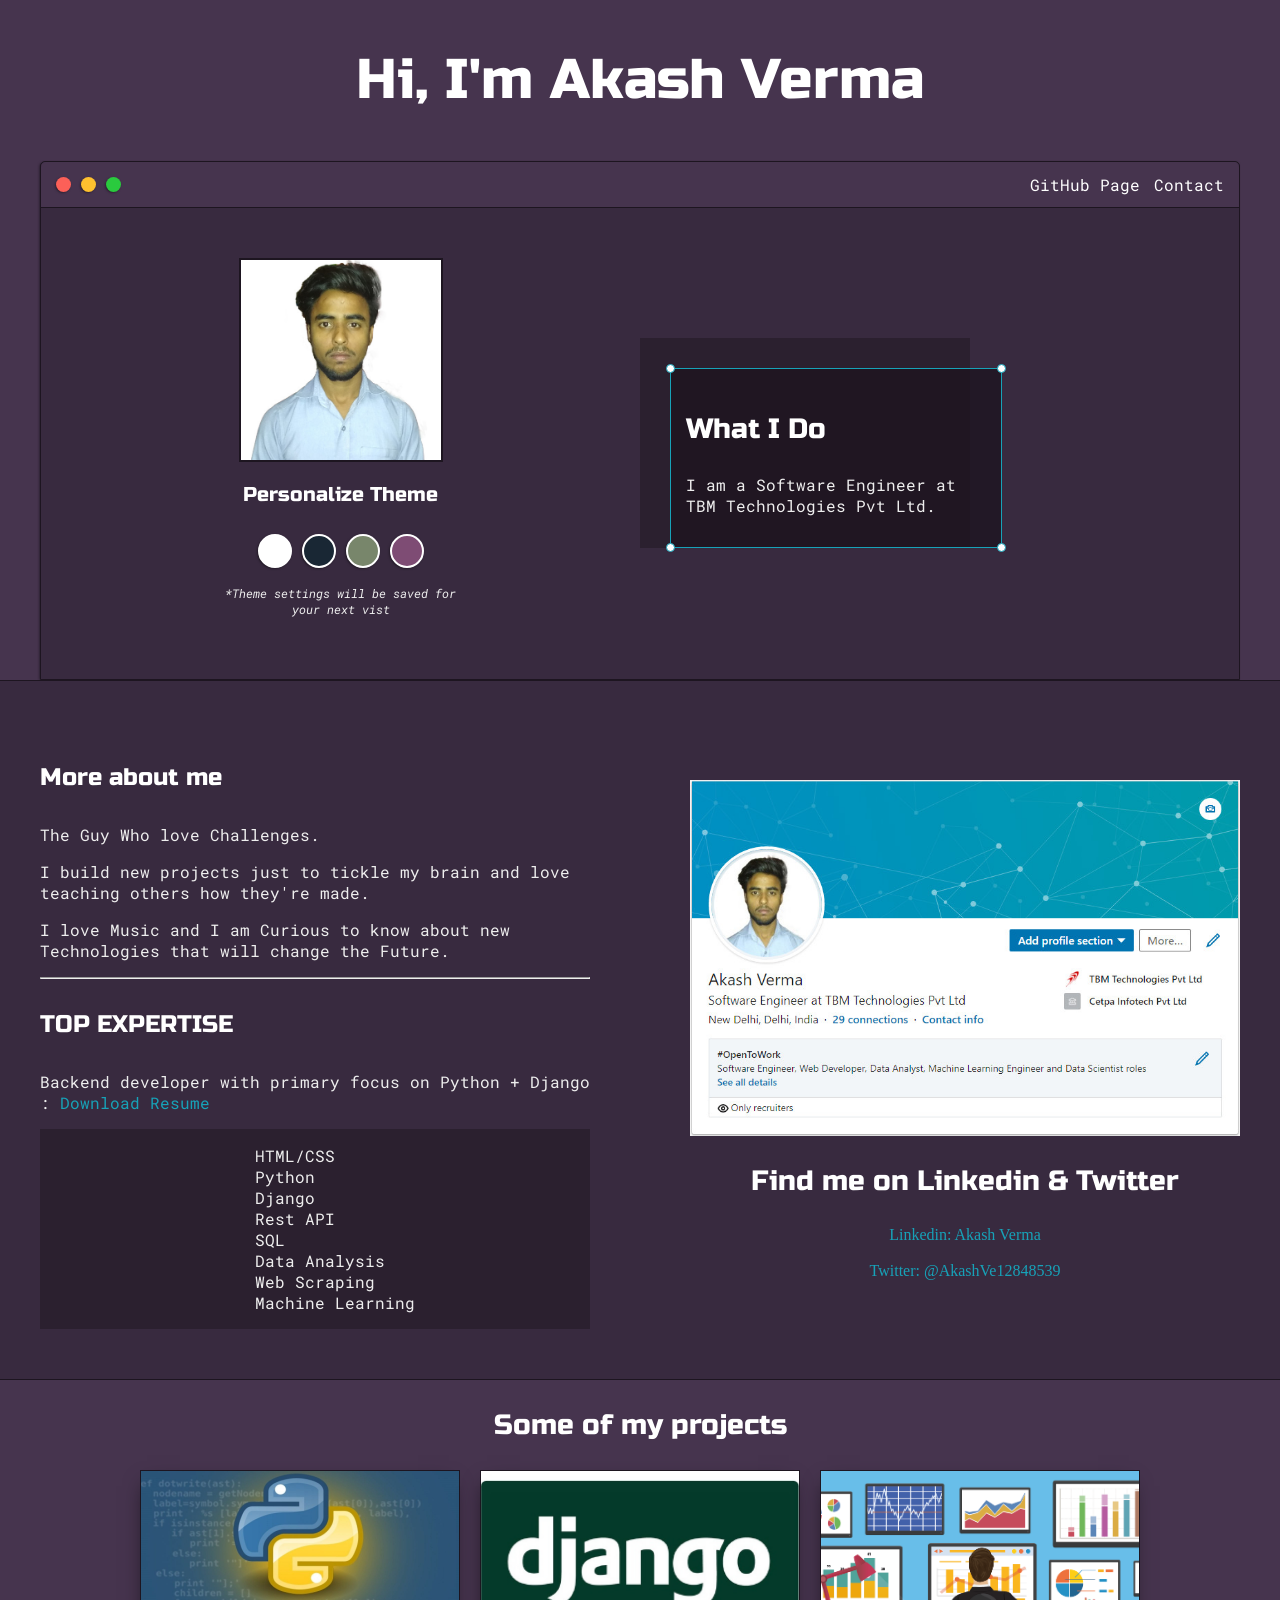
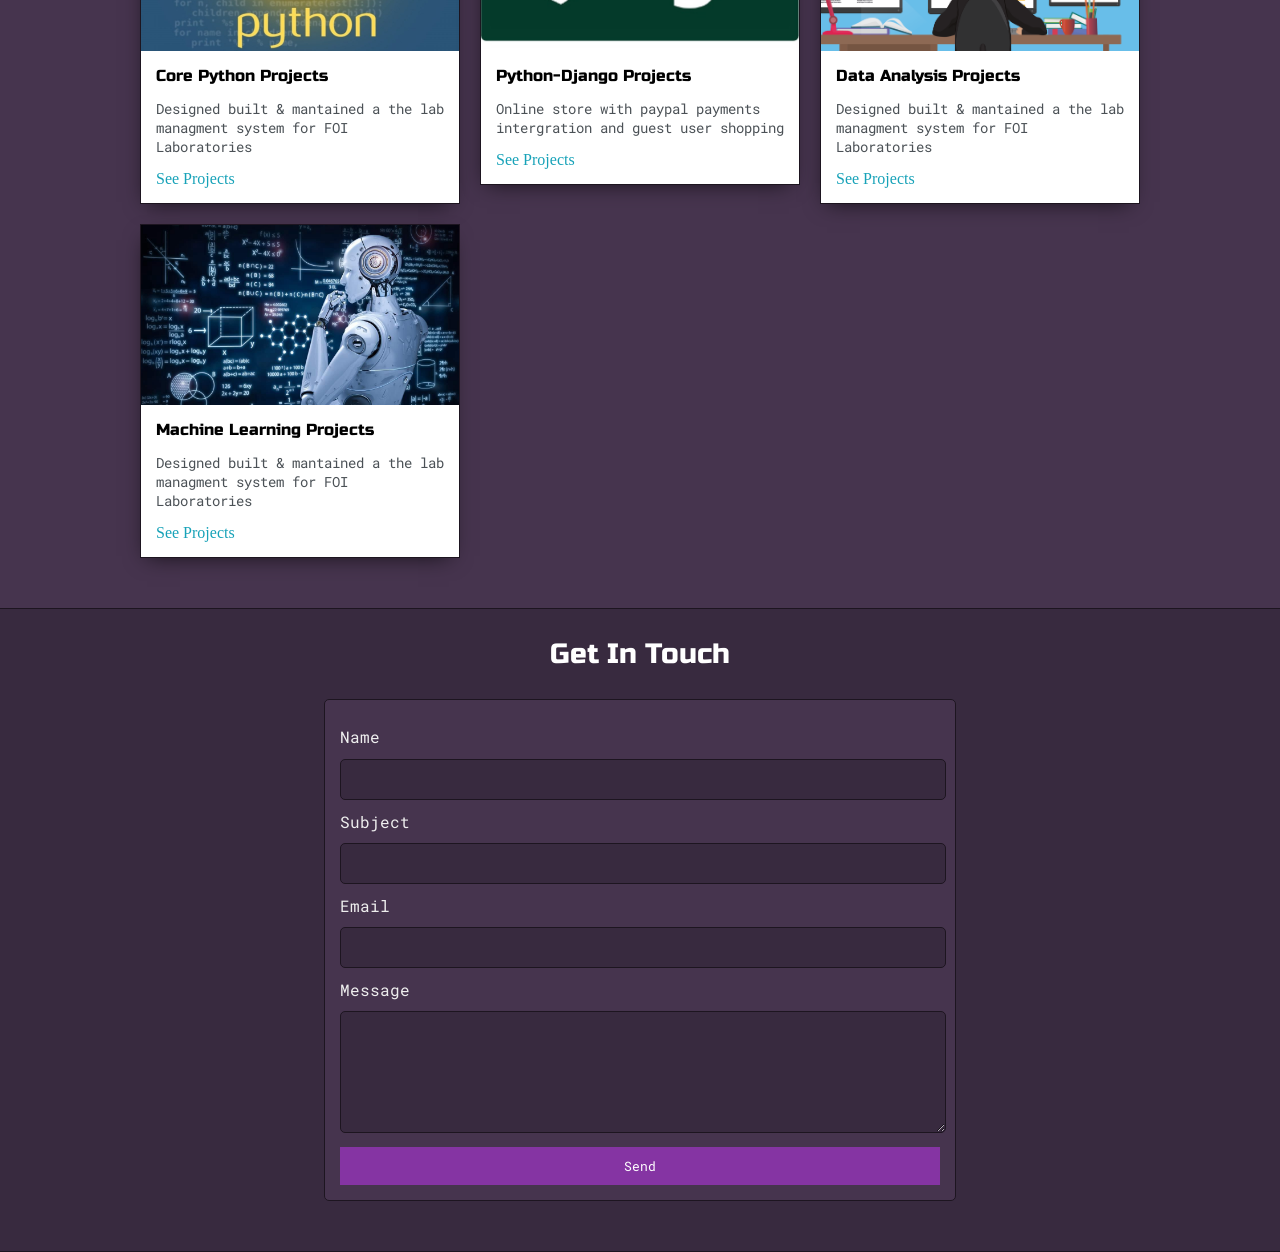
==== index.html @ fb1c31b2 "Update index.html" ====
<!DOCTYPE html>
<html>
<head>
	<title>Akash Verma</title>


	<meta name="viewport" content="width=device-width, initial-scale=1, maximum-scale=1, minimum-scale=1" />

	<link href="https://fonts.googleapis.com/css2?family=Russo+One&display=swap" rel="stylesheet">

	<link href="https://fonts.googleapis.com/css2?family=Roboto+Mono:wght@500&family=Russo+One&display=swap" rel="stylesheet">

	<link rel="stylesheet" type="text/css" href="default.css">
	<link id="theme-style" rel="stylesheet" type="text/css" href="">
</head>
<body>

	<section class="s1">
		<div class="main-container">
			<div class="greeting-wrapper">
				<h1>Hi, I'm Akash Verma</h1>
			</div>


			<div class="intro-wrapper">
				<div class="nav-wrapper">

					<!-- Link around dots-wrapper added after tutorial video -->
					<a href="index.html">
						<div class="dots-wrapper">
							<div id="dot-1" class="browser-dot"></div>
							<div id="dot-2" class="browser-dot"></div>
							<div id="dot-3" class="browser-dot"></div>
						</div>
					</a>
					

					<ul id="navigation">
						<li><a href="https://github.com/Akashvermavv">GitHub Page</a></li>
						<li><a href="index.html#contact">Contact</a></li>

					</ul>
				</div>

				<div class="left-column">
					<img id="profile_pic" src="images1/akash_pic.jpg">
					<h5 style="text-align: center;line-height: 0;">Personalize Theme</h5>

					<div id="theme-options-wrapper">
						<div data-mode="light" id="light-mode" class="theme-dot"></div>
						<div data-mode="blue" id="blue-mode" class="theme-dot"></div>
						<div data-mode="green" id="green-mode" class="theme-dot"></div>
						<div data-mode="purple" id="purple-mode" class="theme-dot"></div>
					</div>

					<p id="settings-note">*Theme settings will be saved for<br>your next vist</p>
				</div>

				<div class="right-column">

					<div id="preview-shadow">
						<div id="preview">
							<div id="corner-tl" class="corner"></div>
							<div id="corner-tr" class="corner"></div>
							<h3>What I Do</h3>
							<p>I am a Software Engineer at TBM Technologies Pvt Ltd.</p>
							<div id="corner-br" class="corner"></div>
							<div id="corner-bl" class="corner"></div>
						</div>
					</div>
				</div>
			</div>
		</div>
	</section>

	<section class="s2">
		<div class="main-container">

			<div class="about-wrapper">
				<div class="about-me">
					<h4>More about me</h4>

					<p>The Guy Who love Challenges.</p>

					<p>I build new projects just to tickle my brain and love teaching others how they're made.</p>

					<p>I love Music and I am Curious to know about new Technologies that will change the Future.</p>



					<hr>

					<h4>TOP EXPERTISE</h4>

					<p>Backend developer with primary focus on Python + Django : <a target="_blank" href="final_resume.pdf">Download Resume</a></p>

					<div id="skills">
						<ul>
							<li>HTML/CSS</li>
							<li>Python</li>
							<li>Django</li>
							<li>Rest API</li>
							<li>SQL</li>
							<li>Data Analysis</li>
							<li>Web Scraping</li>
							<li>Machine Learning</li>
							
						</ul>

						

					</div>

				</div>

				
				<div class="social-links">
					<img id="social_img" src="images1/ln_prof.jpg">
					<h3>Find me on Linkedin & Twitter</h3>

					<a target="_blank" href="https://www.linkedin.com/in/akash-verma-aa5215150/">Linkedin: Akash Verma</a>
					<br>
					<a target="_blank" href="https://twitter.com/AkashVe12848539">Twitter: @AkashVe12848539</a>
				</div>
			</div>

		</div>
	</section>

	<section class="s1">
		<div class="main-container">
			<h3 style="text-align: center;">Some of my  projects</h3>

			<div class="post-wrapper">

				<div>
					<div class="post">
						<img class="thumbnail" src="images1/python.jpg">
						<div class="post-preview">
							<h6 class="post-title">Core Python Projects</h6>
							<p class="post-intro">Designed built & mantained a the lab managment system for FOI Laboratories</p>
							<a href="py_projects.html">See Projects</a>
						</div>
					</div>
				</div>

				<div>
					<div class="post">
						<img class="thumbnail" src="images1/django.jpg">
						<div class="post-preview">
							<h6 class="post-title">Python-Django Projects</h6>
							<p class="post-intro">Online store with paypal payments intergration and guest user shopping</p>
							<a href="django_pr.html">See Projects</a>
						</div>
					</div>
				</div>

				<div>
					<div class="post">
						<img class="thumbnail" src="images1/data_analysis.png">
						<div class="post-preview">
							<h6 class="post-title">Data Analysis Projects</h6>
							<p class="post-intro">Designed built & mantained a the lab managment system for FOI Laboratories</p>
							<a href="da_projects.html">See Projects</a>
						</div>
					</div>
				</div>



				<div>
					<div class="post">
						<img class="thumbnail" src="images1/ml.jpg">
						<div class="post-preview">
							<h6 class="post-title">Machine Learning Projects</h6>
							<p class="post-intro">Designed built & mantained a the lab managment system for FOI Laboratories</p>
							<a href="ml.html">See Projects</a>
						</div>
					</div>
				</div>

<!-- 				<div>
					<div class="post">
						<img class="thumbnail" src="images1/deep_learning.jpg">
						<div class="post-preview">
							<h6 class="post-title">Deep Learning Projects</h6>
							<p class="post-intro">Online store with paypal payments intergration and guest user shopping</p>
							<a href="dl.html">See Projects</a>
						</div>
					</div>
				</div> -->


			</div>
		</div>
	</section>

	<section class="s2">
		<div class="main-container">
			<a href=""></a>
			<h3 style="text-align: center;">Get In Touch</h3>

			<form id="contact-form">
				<a name="contact"></a>

				<label>Name</label>
				<input class="input-field" type="text" name="name">

				<label>Subject</label>
				<input class="input-field" type="text" name="subject">

				<label>Email</label>
				<input class="input-field" type="text" name="email">

				<label>Message</label>
				<textarea class="input-field" name="message"></textarea>

				<input id="submit-btn" type="submit" value="Send">
			</form>
		</div>
	</section> 

	<script type="text/javascript" src="script.js"></script>
</body>
</html>
---- default.css ----
:root{
	--mainColor:#eaeaea;
	--secondaryColor:#fff;

	--borderColor:#c1c1c1;

	--mainText:black;
	--secondaryText:#4b5156;

	--themeDotBorder:#24292e;

	--previewBg:rgb(251, 249, 243, 0.8);
	--previewShadow:#f0ead6;


	--buttonColor:black;


}


html, body{
	padding: 0;
	margin: 0;
	scroll-behavior: smooth;
}

body *{
	transition: 0.3s;
}


h1, h2, h3, h4, h5, h6, strong{
	color: var(--mainText);
	font-family: 'Russo One', sans-serif;
	font-weight: 500;
}

p, li, span, label, input, textarea{
	color: var(--secondaryText);
	font-family: 'Roboto Mono', monospace;
}

a{
	text-decoration: none;
	color:#17a2b8;
}

ul{
	list-style: none;
}

h1 { font-size: 56px;}
h2 { font-size: 36px;}
h3 { font-size: 28px;}
h4 { font-size: 24px;}
h5 { font-size: 20px;}
h6 { font-size: 16px;}


.s1{
	background-color: var(--mainColor);
	border-bottom:1px solid var(--borderColor);
	overflow:auto;
}

.s2{
	background-color: var(--secondaryColor);
	border-bottom:1px solid var(--borderColor);
	overflow:auto;
}




.main-container{
	width: 1200px;
	margin: 0 auto;
}


.greeting-wrapper{
	display: grid;
	text-align: center;
	align-content: center;
	min-height: 10em;

}

.intro-wrapper{
	background-color: var(--secondaryColor);
	border:1px solid var(--borderColor);
	border-radius:5px 5px 0 0;


	-webkit-box-shadow: -1px 1px 3px -1px rgba(0,0,0,0.75);
	-moz-box-shadow: -1px 1px 3px -1px rgba(0,0,0,0.75);
	box-shadow: -1px 1px 3px -1px rgba(0,0,0,0.75);

	display: grid;
	grid-template-columns: 1fr 1fr;
	grid-template-areas: 
		'nav-wrapper nav-wrapper'
		'left-column right-column'
	;
}


.nav-wrapper{
	border-radius:5px 5px 0 0;
	grid-area:nav-wrapper;
	border-bottom: 1px solid var(--borderColor);
	display: flex;
	justify-content: space-between;
	align-items: center;
	background-color: var(--mainColor);
}

#navigation a{
	color:var(--mainText);
}


#navigation{
	margin:0;
	padding: 10px;
}

#navigation li{
	display: inline-block;
	margin-right: 5px;
	margin-left:5px;
}

.dots-wrapper{
	display: flex;
	padding: 10px;
}

#dot-1{
	background-color:  #FC6058;
}

#dot-2{
	background-color:  #FEC02F;
}

#dot-3{
	background-color:  #2ACA3E;
}

.browser-dot{
	background-color: black;
	height: 15px;
	width: 15px;
	border-radius: 50%;
	margin: 5px;

	-webkit-box-shadow: -1px 1px 3px -1px rgba(0,0,0,0.75);
	-moz-box-shadow: -1px 1px 3px -1px rgba(0,0,0,0.75);
	box-shadow: -1px 1px 3px -1px rgba(0,0,0,0.75);

}


.left-column{
	grid-area: left-column;
	padding-top:50px;
	padding-bottom: 50px;
}

#profile_pic{
	display: block;
	margin:0 auto;

	height: 200px;
	width: 200px;
	object-fit: cover;
	border:2px solid var(--borderColor);
}


#theme-options-wrapper{
	display: flex;
	justify-content: center;
}

.theme-dot{
	height: 30px;
	width: 30px;
	background-color: black;
	border-radius: 50%;

	margin: 5px;
	border:2px solid var(--themeDotBorder);

	-webkit-box-shadow: -1px 1px 3px -1px rgba(0,0,0,0.75);
	-moz-box-shadow: -1px 1px 3px -1px rgba(0,0,0,0.75);
	box-shadow: -1px 1px 3px -1px rgba(0,0,0,0.75);

	cursor: pointer;
}


.theme-dot:hover{
	border-width: 5px;
}


#light-mode{
	background-color: #fff;
}

#blue-mode{
	background-color: #192734;
}

#green-mode{
	background-color: #78866b;
}

#purple-mode{
	background-color: #7E4C74;
}

#settings-note{
	font-size: 12px;
	font-style: italic;
	text-align: center;
}

.right-column{
	grid-area: right-column;
	display: grid;
	align-content: center;

	padding-top: 50px;
	padding-bottom: 50px;
}


#preview-shadow{
	background-color: var(--previewShadow);
	max-width: 300px;
	height: 180px;
	padding-left: 30px;
	padding-top: 30px;
}

#preview{
	width: 300px;
	border:1.5px solid #17a2b8;
	background-color: var(--previewBg);
	padding:15px;
	position: relative;
}

.corner{
	width:7px;
	height: 7px;
	border-radius: 50%;
	border:1.5px solid #17a2b8;
	background-color: #fff;
	position: absolute;
}

#corner-tl{
	top:-5px;
	left: -5px
}

#corner-tr{
	top:-5px;
	right: -5px
}


#corner-br{
	bottom:-5px;
	right: -5px
}


#corner-bl{
	bottom:-5px;
	left: -5px
}

.about-wrapper{
	display: grid;
	grid-template-columns: repeat(auto-fit, minmax(320px, 1fr));
	padding-bottom: 50px;
	padding-top: 50px;
	gap:100px;
}


#skills{
	display: flex;
	justify-content: space-evenly;
	background-color: var(--previewShadow);
}

.social-links{
	display: grid;
	align-content: center;
	text-align: center;
}

#social_img{
	width: 100%;
}


.post-wrapper{
	display: grid;
	grid-template-columns: repeat(auto-fit, 320px);
	gap:20px;
	justify-content: center;
	padding-bottom: 50px;
}

.post{
	border:1px solid var(--borderColor);
	-webkit-box-shadow: -2px 7px 21px -9px rgba(0,0,0,0.75);
	-moz-box-shadow: -2px 7px 21px -9px rgba(0,0,0,0.75);
	box-shadow: -2px 7px 21px -9px rgba(0,0,0,0.75);
}

.thumbnail{
	display: block;
	width: 100%;
	height:180px;
	object-fit: cover;
}

.post-preview{
	background-color: #fff;
	padding:15px;
}

.post-title{
	color:black;
	margin: 0;
}

.post-intro{
	color:#4b5156;
	font-size: 14px;
}


#contact-form{
	display: block;
	max-width: 600px;
	margin: 0 auto;
	border: 1px solid var(--borderColor);
	padding: 15px;
	border-radius: 5px;
	background-color: var(--mainColor);
	margin-bottom: 50px;

}

#contact-form label{
	line-height: 2.7em;
}

#contact-form textarea{
	min-height: 100px;
	font-size: 14px;
}


.input-field{
	width: 100%;
	padding-top: 10px;
	padding-bottom:10px; 
	background-color: var(--secondaryColor);
	border-radius: 5px;
	border:1px solid var(--borderColor);
	font-size: 14px;
}


#submit-btn{
	margin-top: 10px;
	width: 100%;
	padding-top: 10px;
	padding-bottom:10px; 
	color: #fff;
	background-color: var(--buttonColor);
	border:none;
}


@media screen and (max-width: 1200px){
	.main-container{
		width: 95%;
	}
}

@media screen and (max-width: 800px){
	.intro-wrapper{
		grid-template-columns: 1fr;
		grid-template-areas: 
			'nav-wrapper'
			'left-column'
			'right-column'
		;
	}

	.right-column{
		justify-content: center;
	}

}

@media screen and (max-width: 400px){
	#preview-shadow{
		max-width: 280px;
		height: 180px;
		padding-left: 10px;
		padding-top: 10px;
	}

	#preview{
		width: 280px;

	}

}
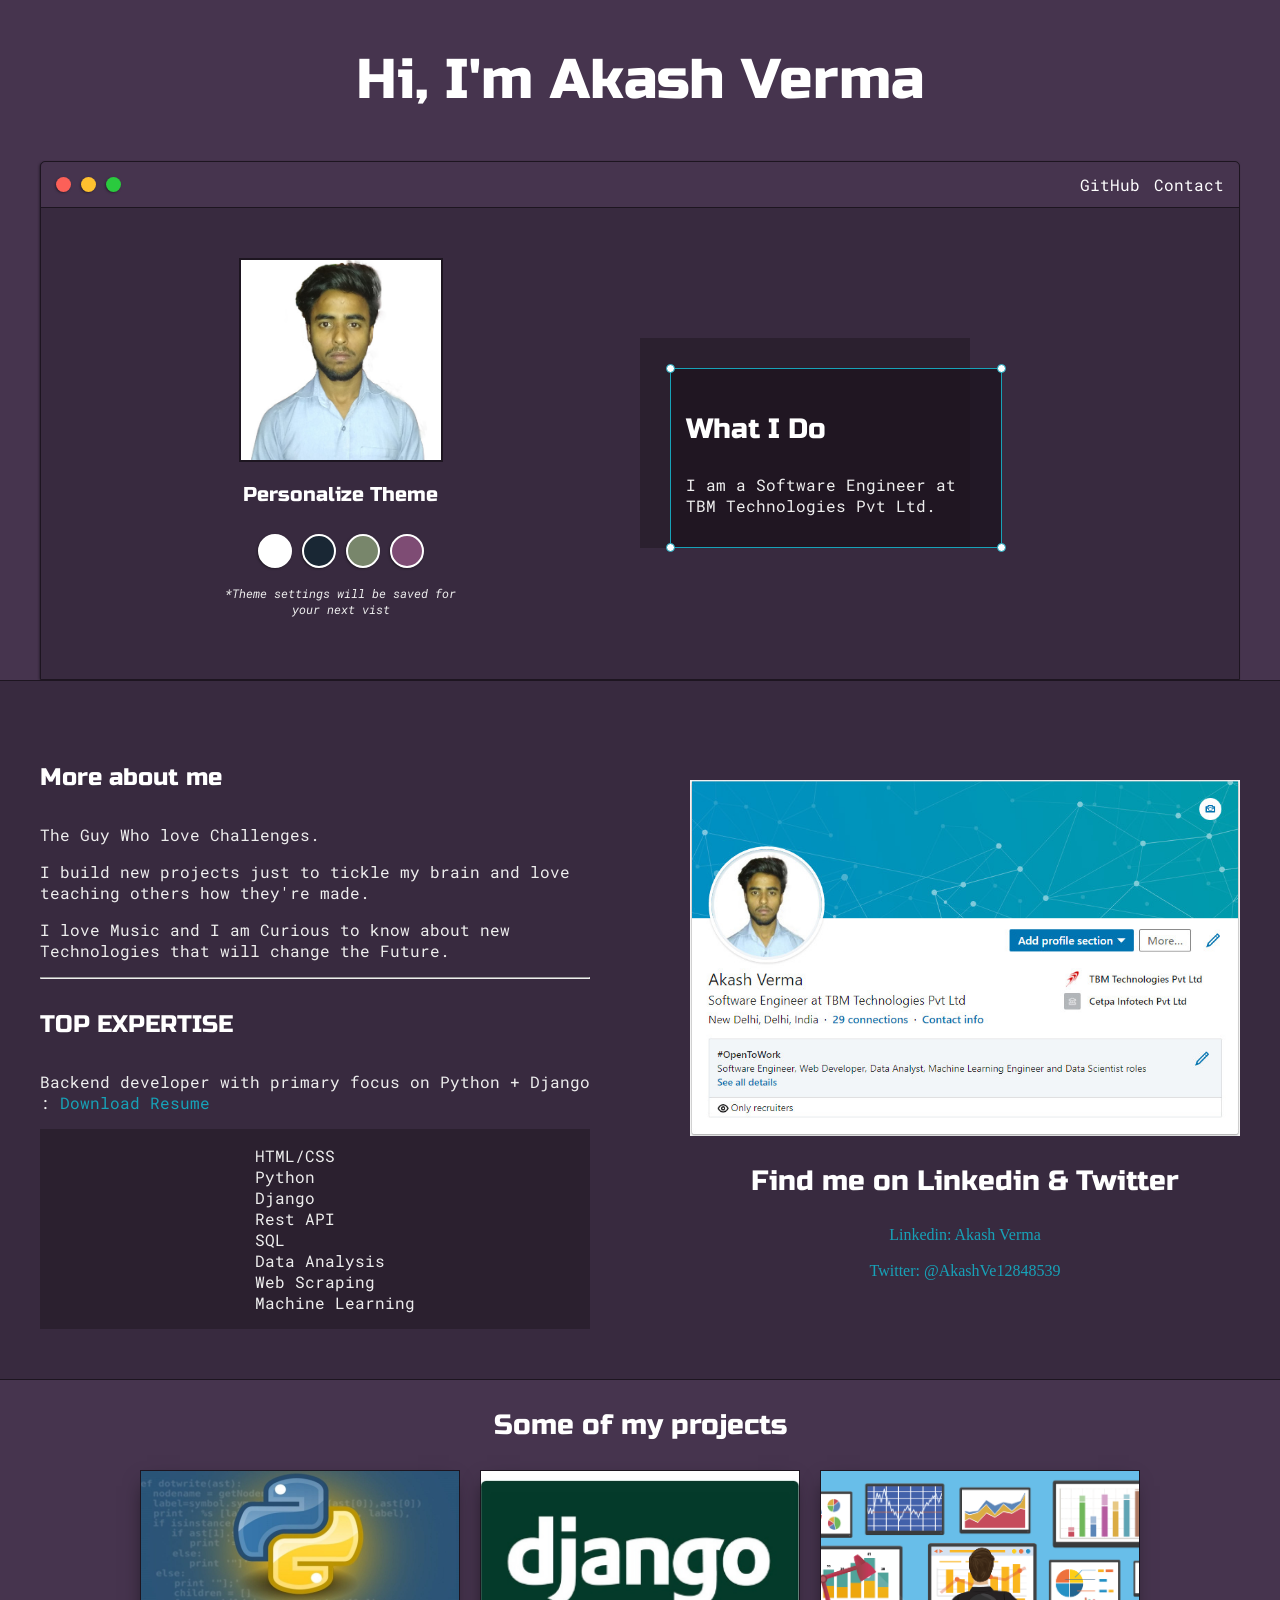
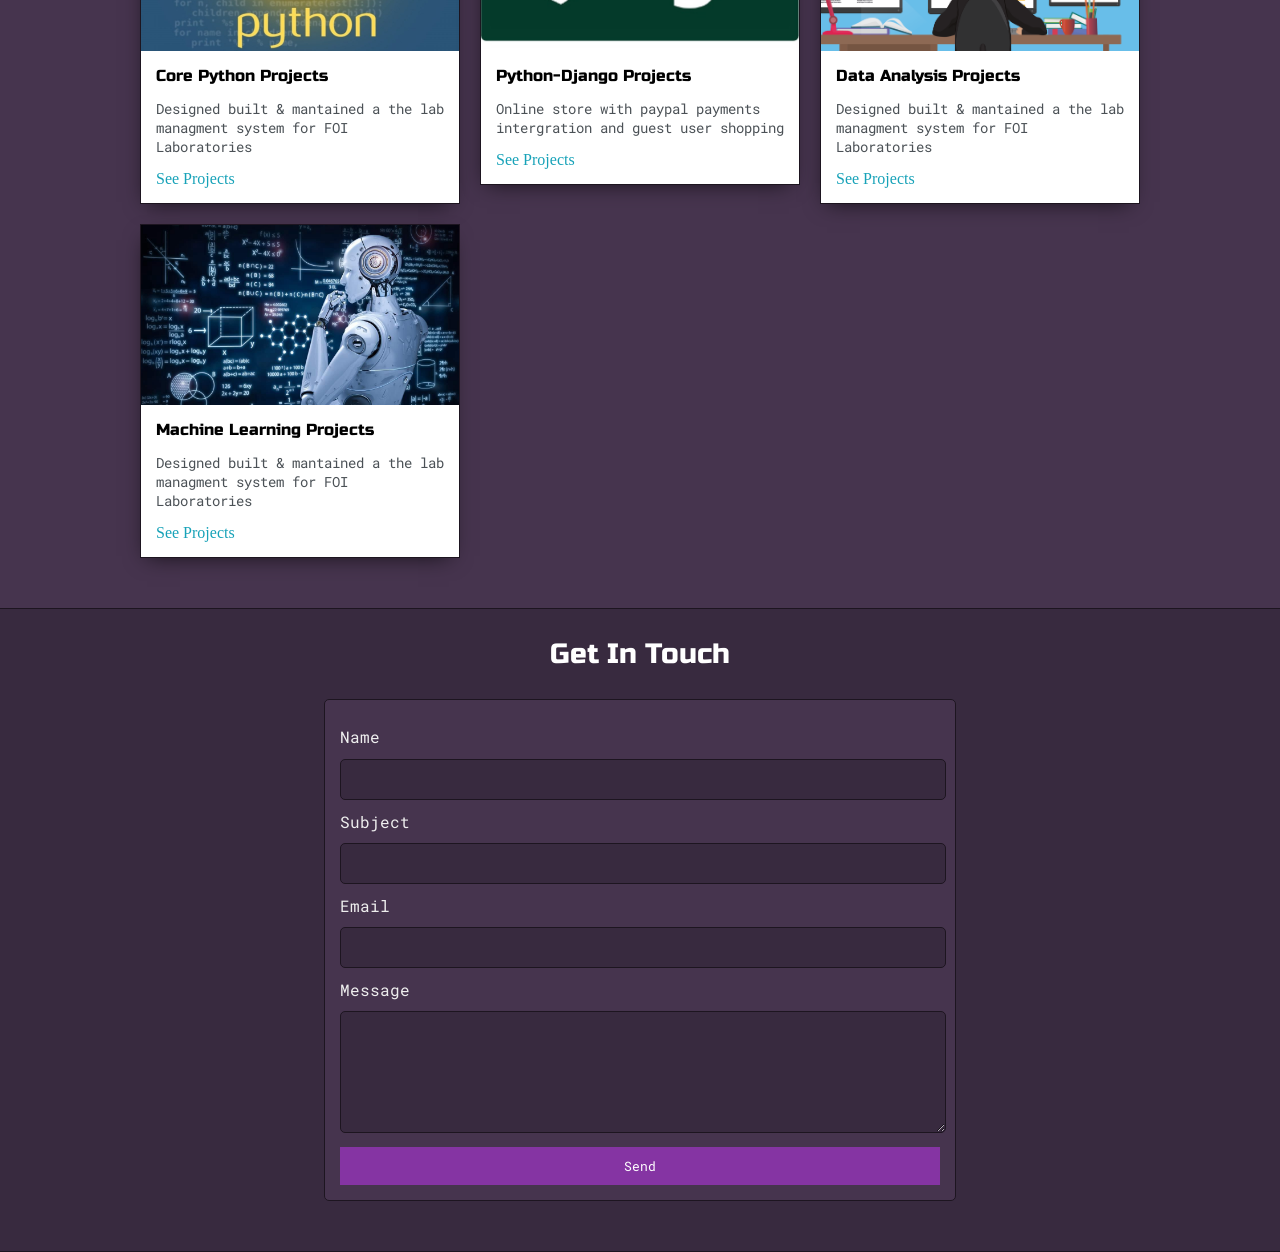
==== commit 31153ffb: "Update index.html" ====
--- a/index.html
+++ b/index.html
@@ -36,7 +36,7 @@
 					
 
 					<ul id="navigation">
-						<li><a href="https://github.com/Akashvermavv">GitHub Page</a></li>
+						<li><a href="https://github.com/Akashvermavv">GitHub</a></li>
 						<li><a href="index.html#contact">Contact</a></li>
 
 					</ul>
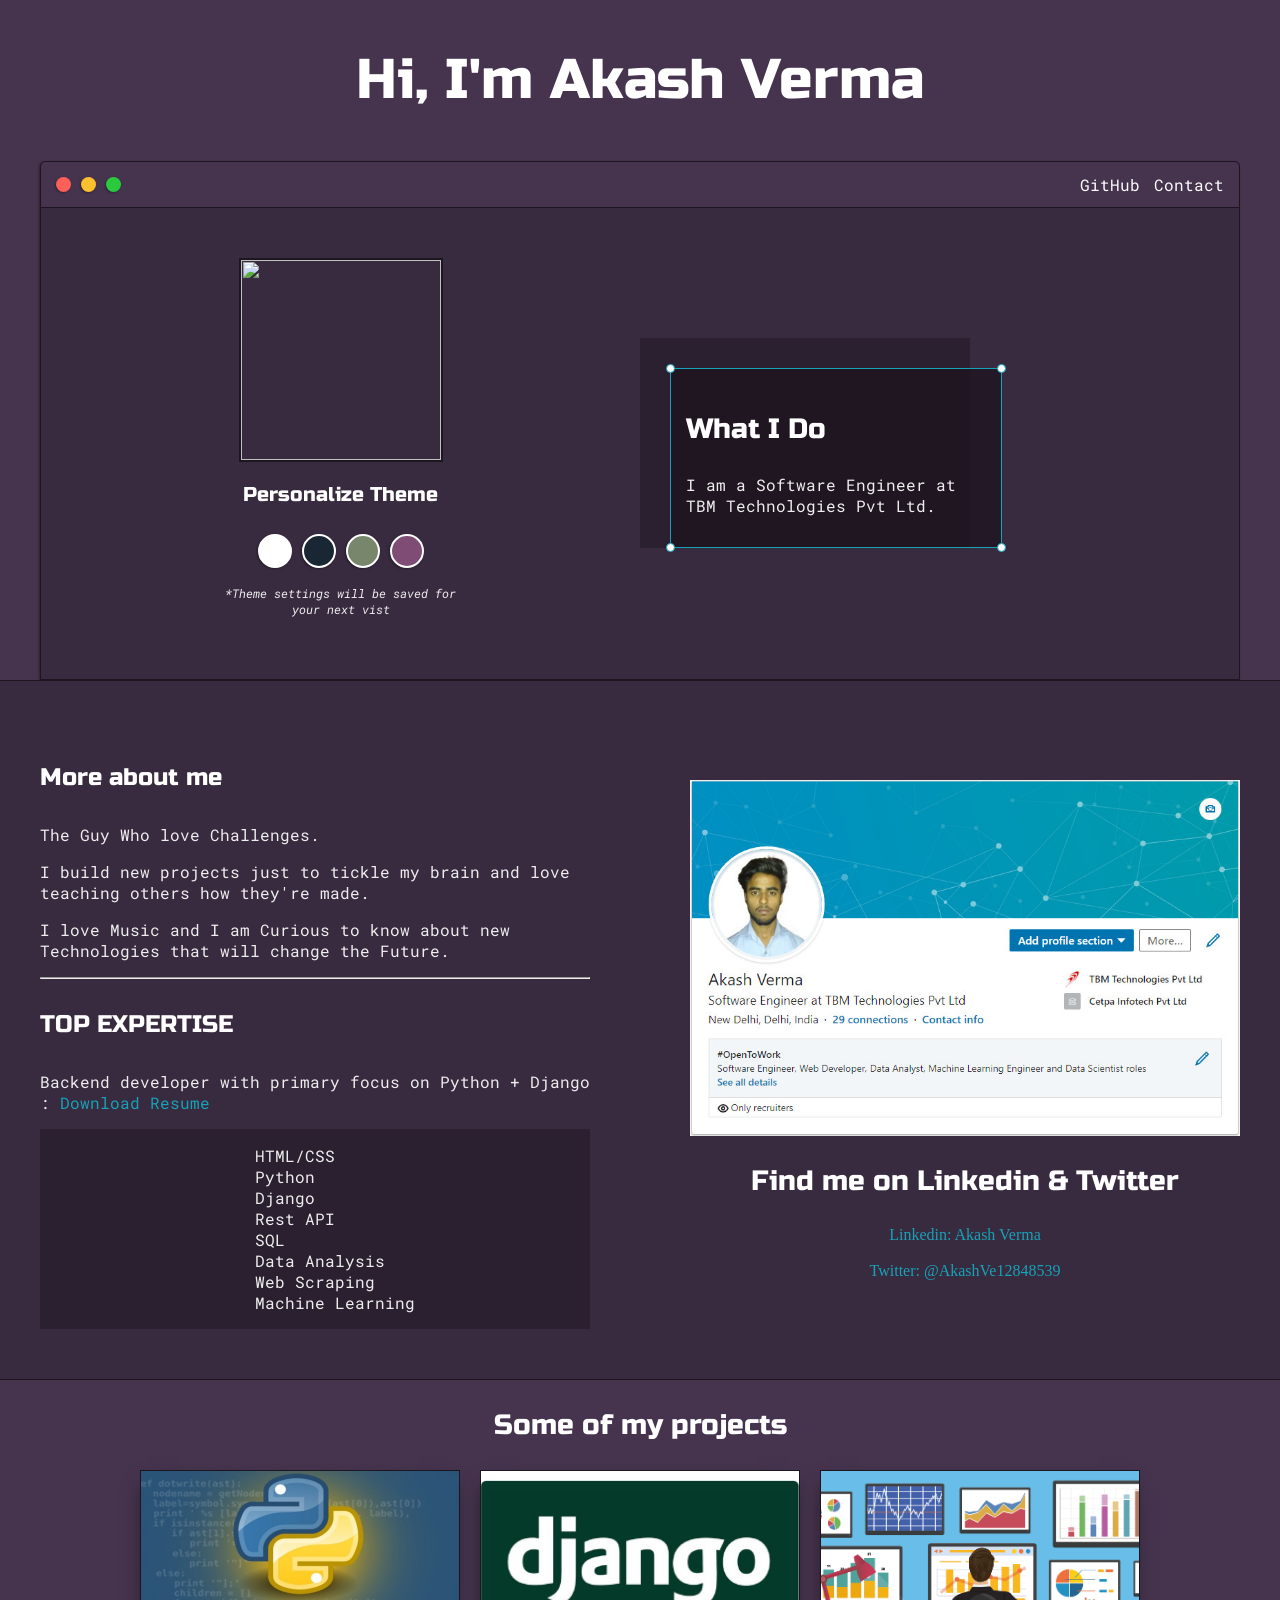
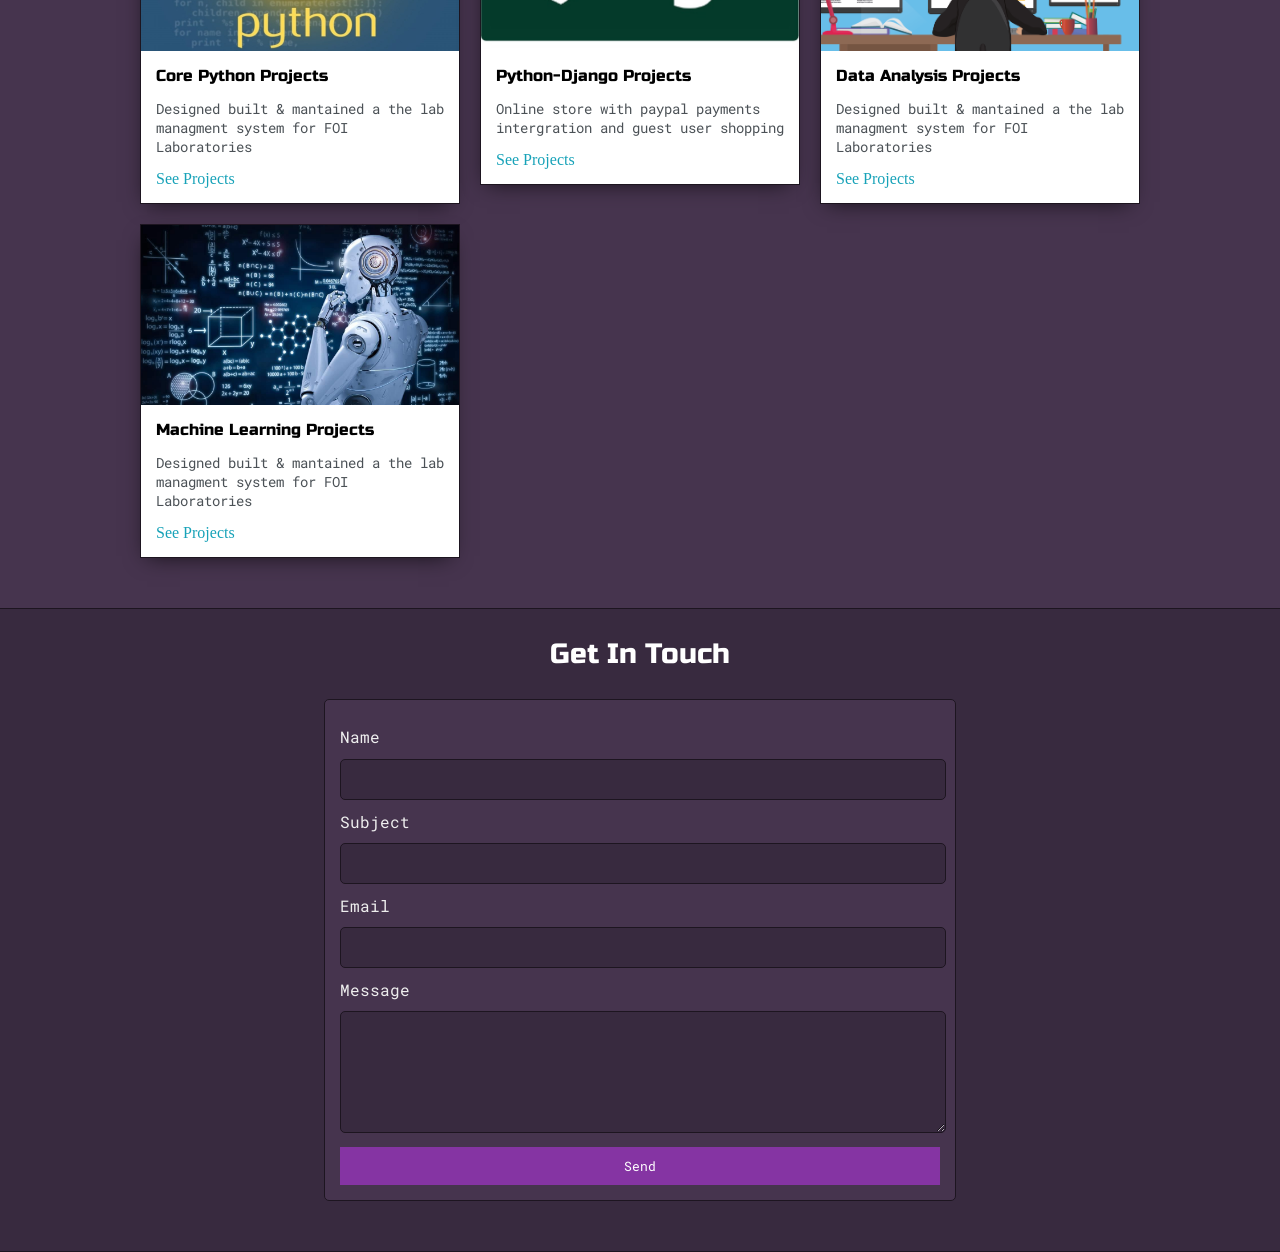
==== commit eb97ce49: "Update index.html" ====
--- a/index.html
+++ b/index.html
@@ -43,7 +43,7 @@
 				</div>
 
 				<div class="left-column">
-					<img id="profile_pic" src="images1/akash_pic.jpg">
+					<img id="profile_pic" src="images1/akash_pic.jpeg">
 					<h5 style="text-align: center;line-height: 0;">Personalize Theme</h5>
 
 					<div id="theme-options-wrapper">
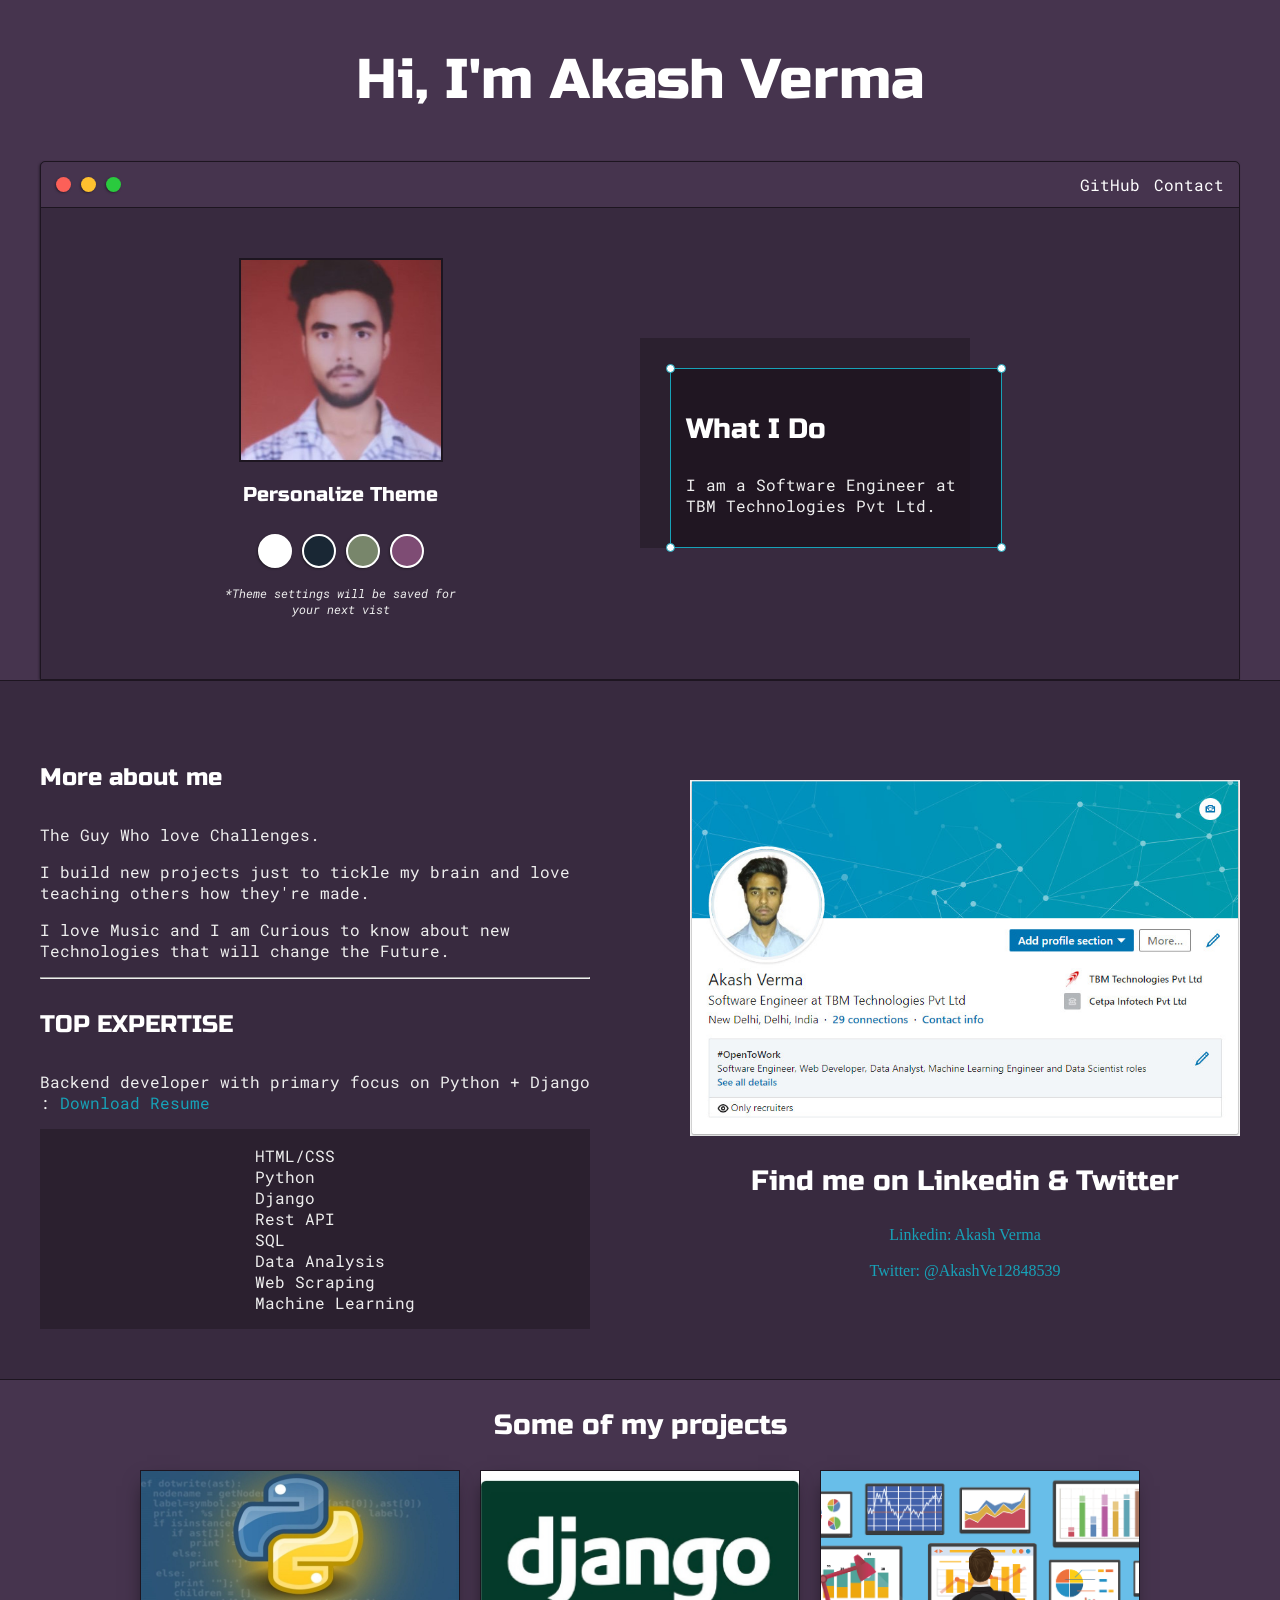
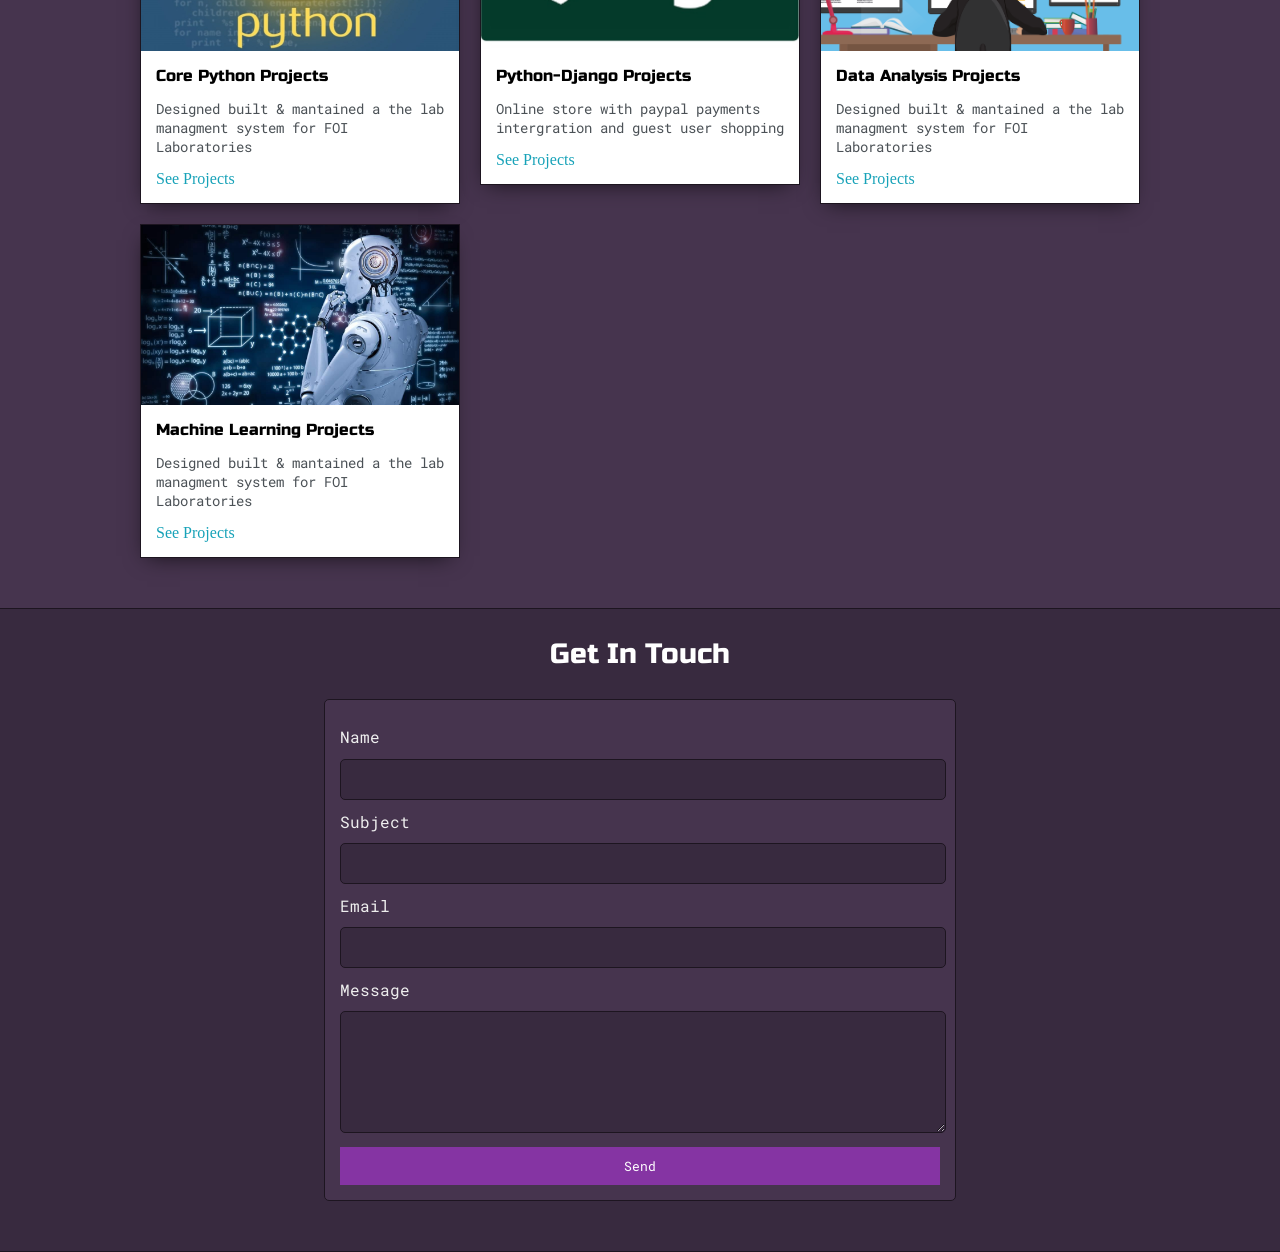
==== commit aedebf60: "Update index.html" ====
--- a/index.html
+++ b/index.html
@@ -43,7 +43,7 @@
 				</div>
 
 				<div class="left-column">
-					<img id="profile_pic" src="images1/akash_pic.jpeg">
+					<img id="profile_pic" src="images1/new_akash.jpg">
 					<h5 style="text-align: center;line-height: 0;">Personalize Theme</h5>
 
 					<div id="theme-options-wrapper">
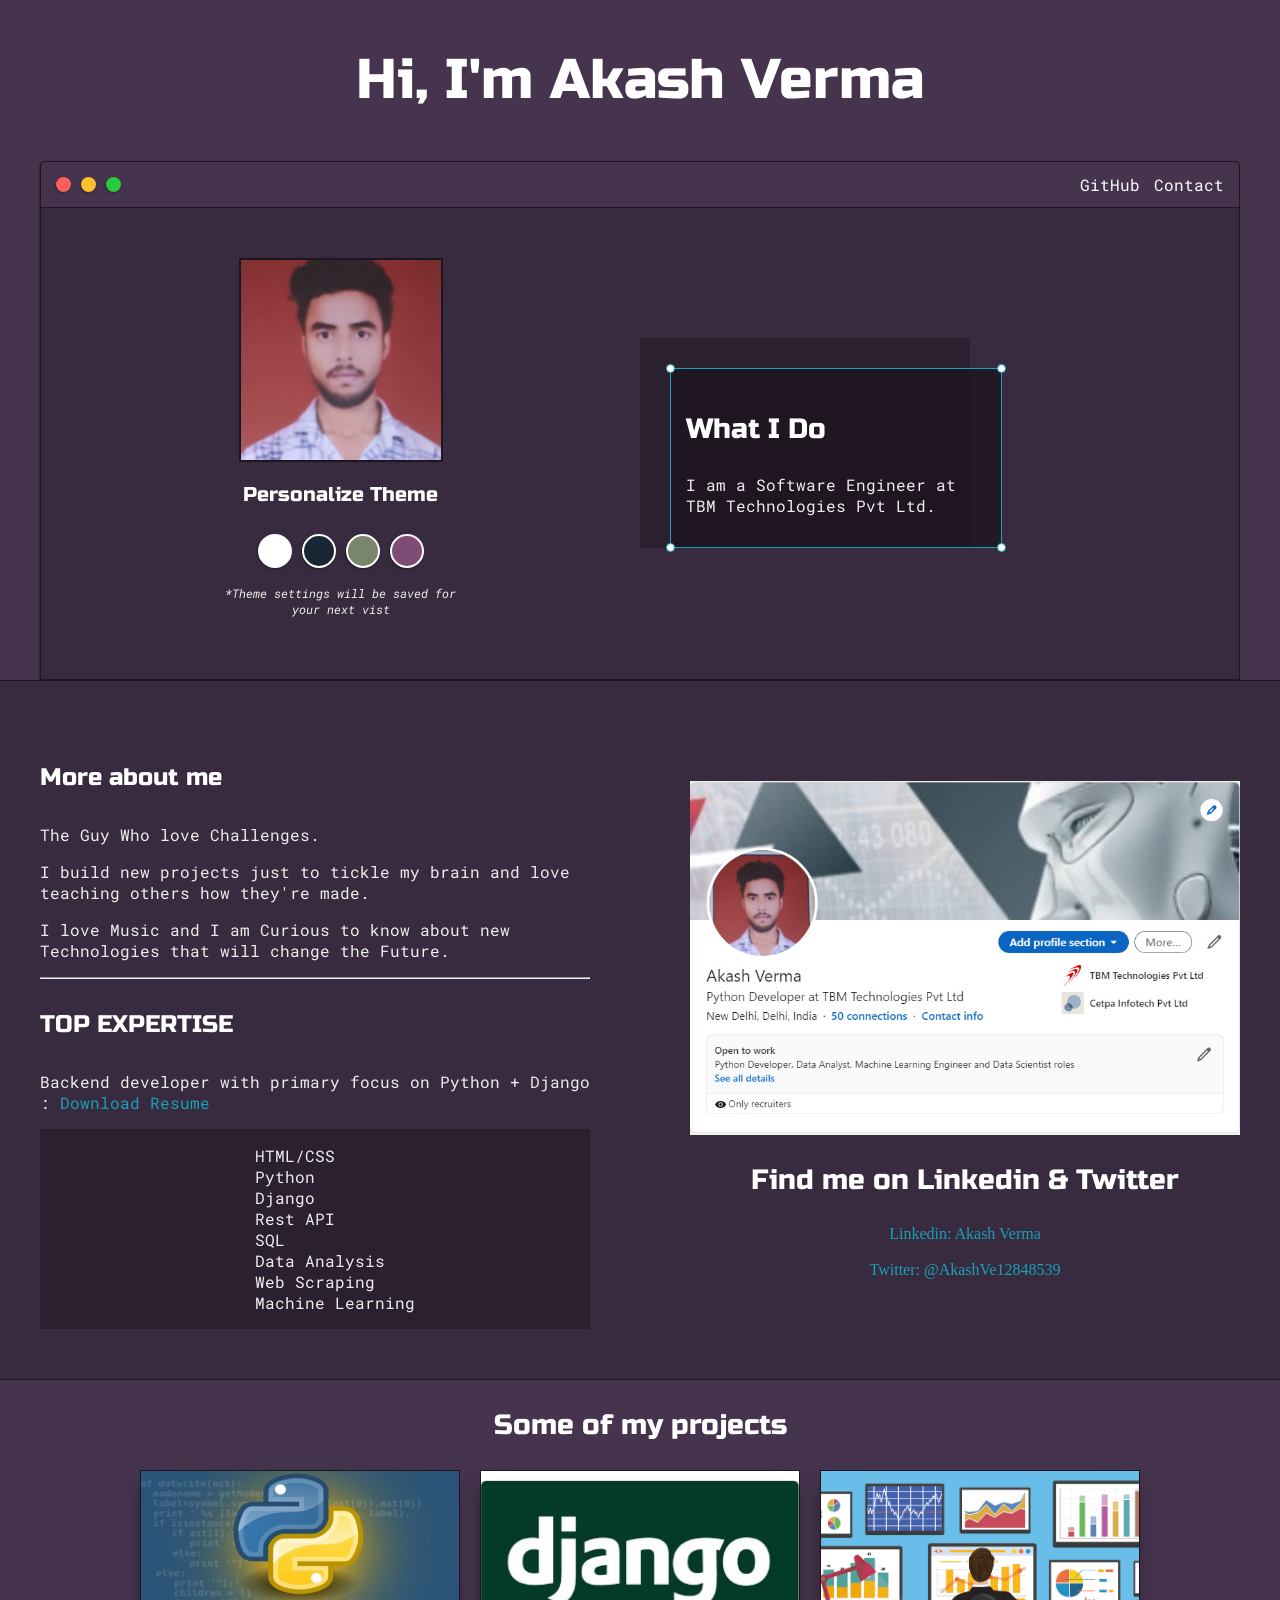
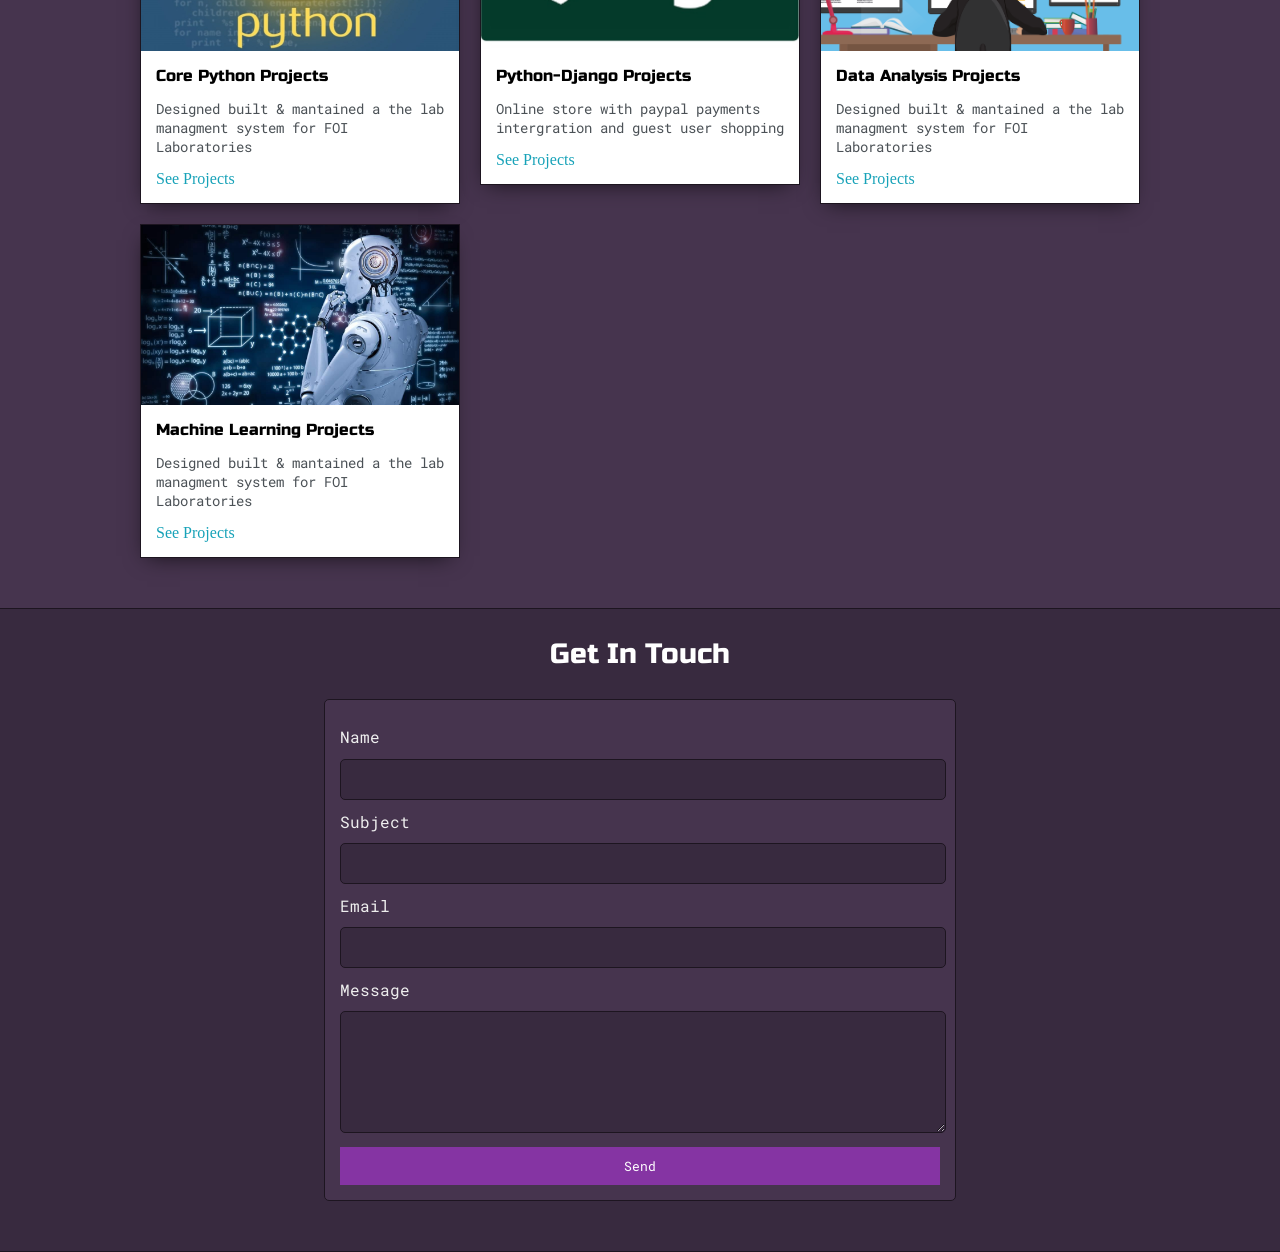
==== commit 73280468: "Update index.html" ====
--- a/index.html
+++ b/index.html
@@ -115,7 +115,7 @@
 
 				
 				<div class="social-links">
-					<img id="social_img" src="images1/ln_prof.jpg">
+					<img id="social_img" src="images1/linked_in.jpg">
 					<h3>Find me on Linkedin & Twitter</h3>
 
 					<a target="_blank" href="https://www.linkedin.com/in/akash-verma-aa5215150/">Linkedin: Akash Verma</a>
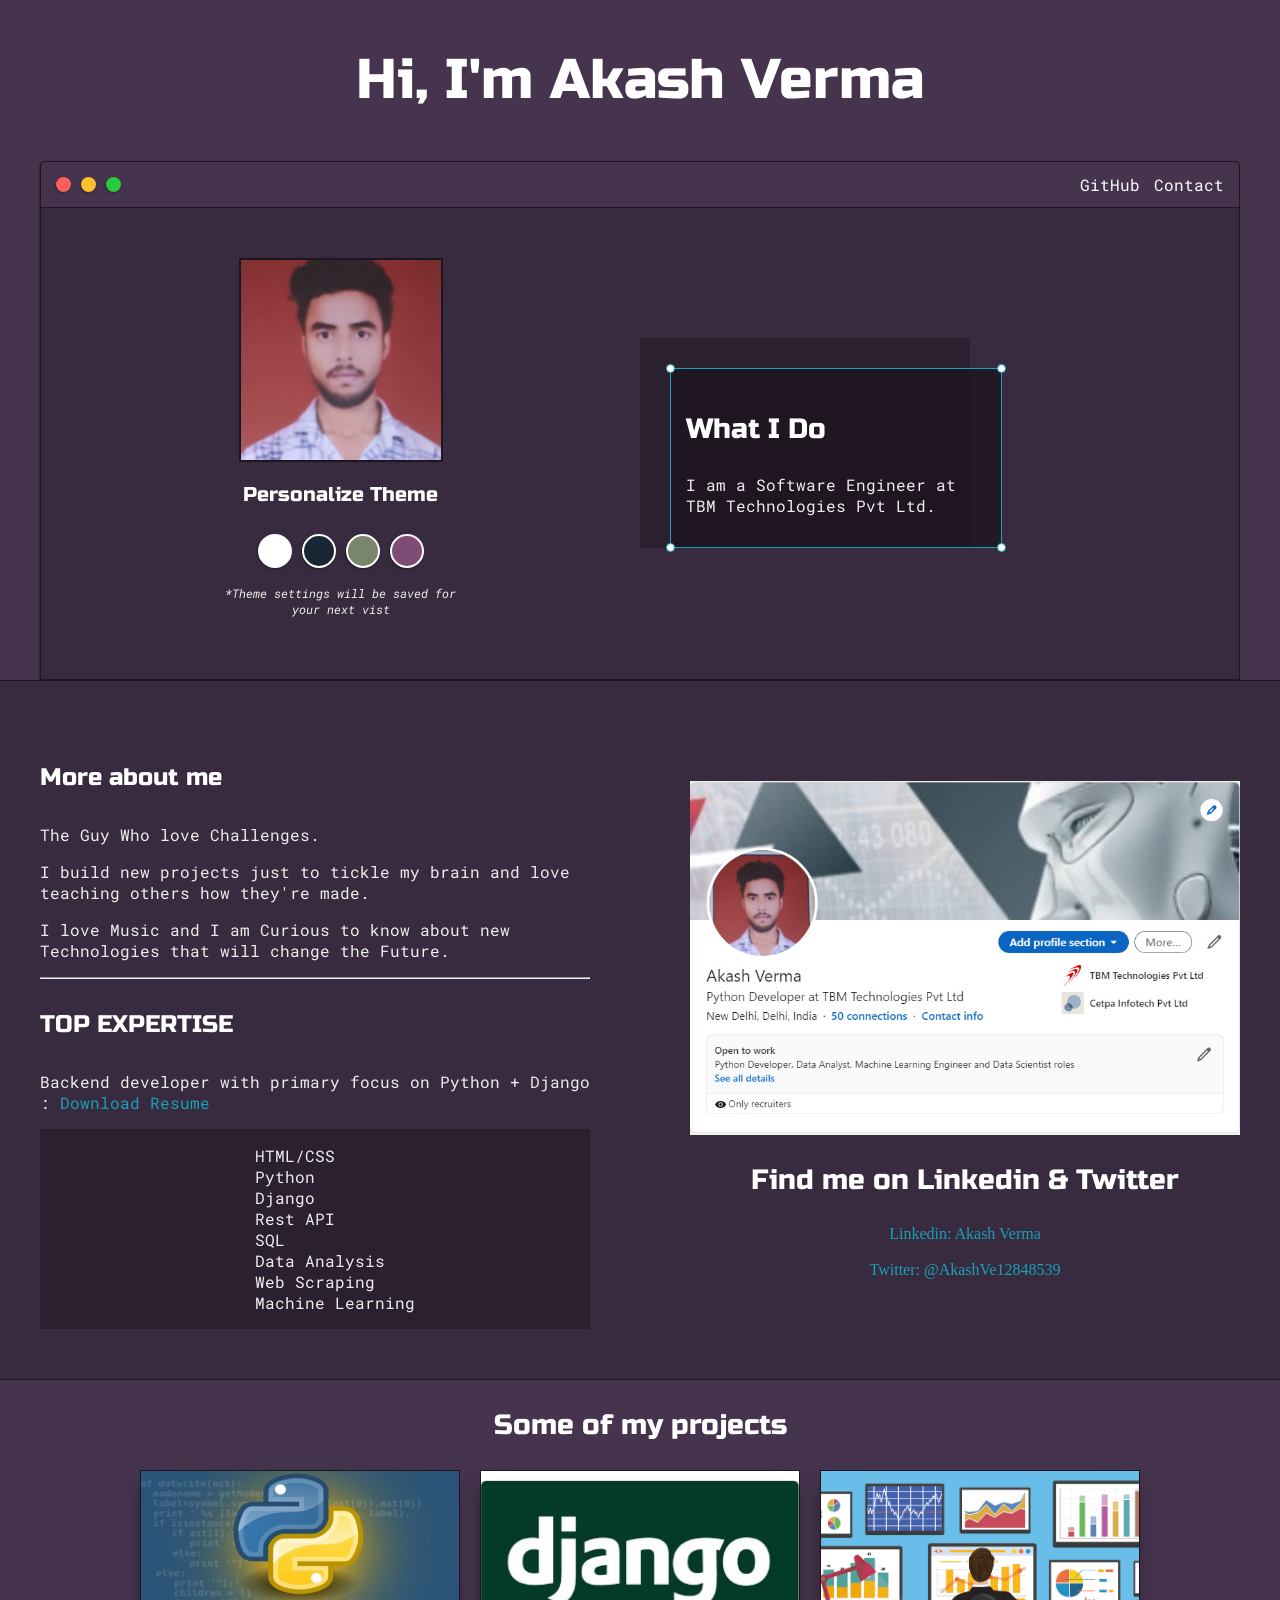
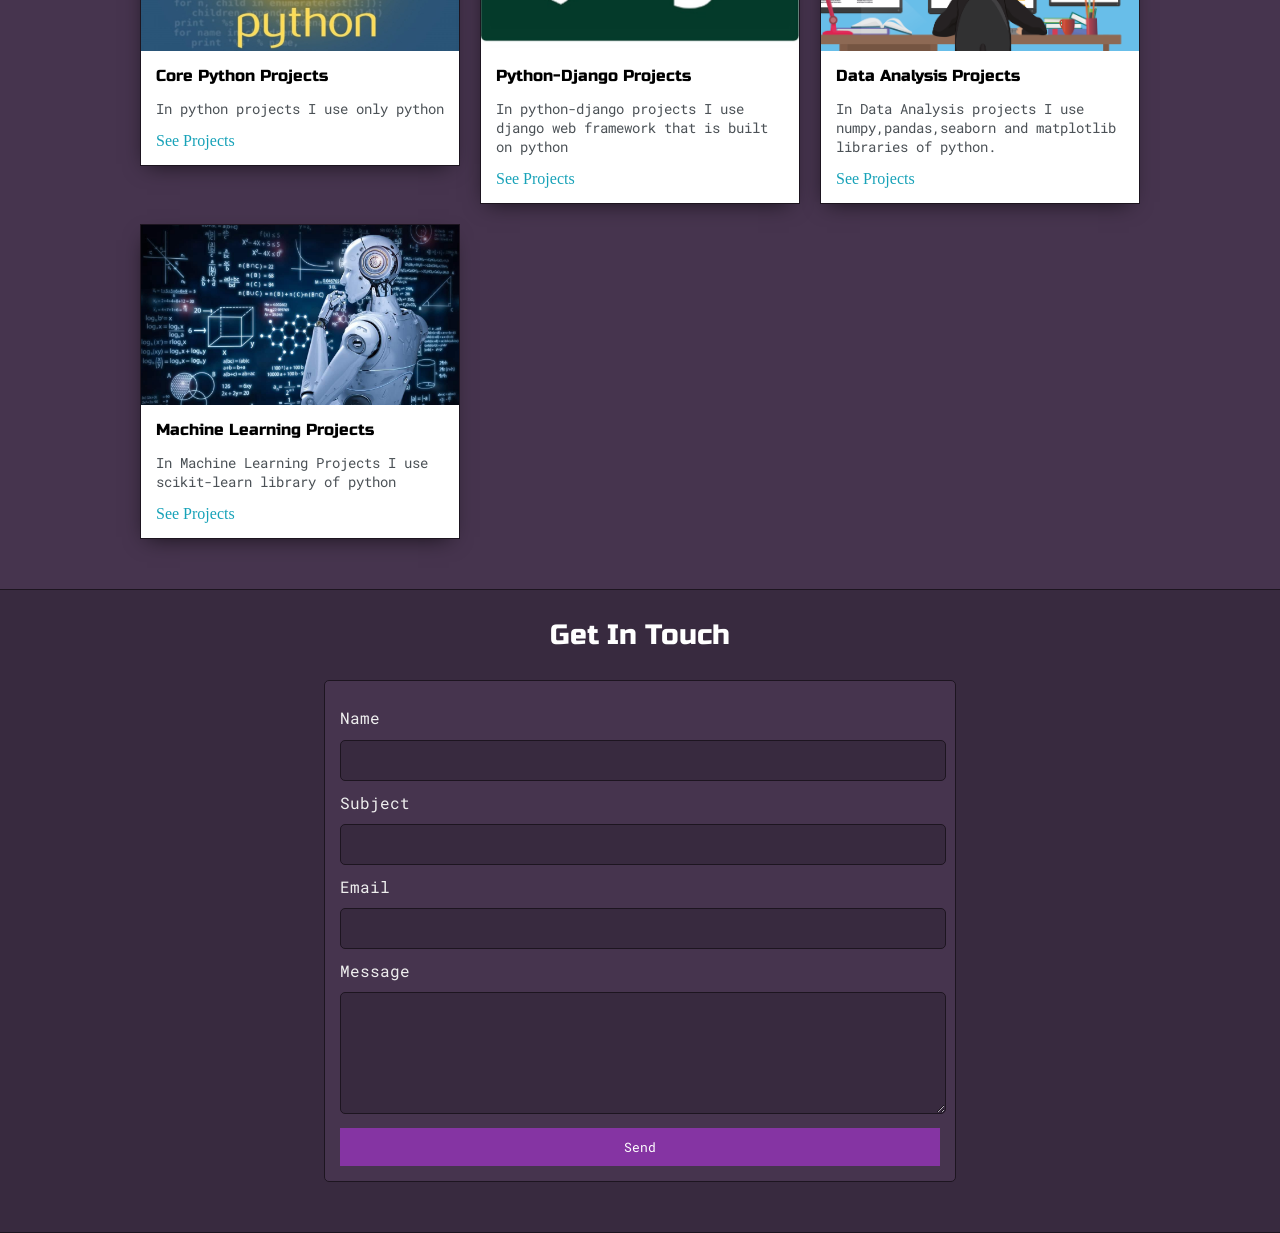
==== commit 3417e6dd: "Update index.html" ====
--- a/index.html
+++ b/index.html
@@ -138,7 +138,7 @@
 						<img class="thumbnail" src="images1/python.jpg">
 						<div class="post-preview">
 							<h6 class="post-title">Core Python Projects</h6>
-							<p class="post-intro">Designed built & mantained a the lab managment system for FOI Laboratories</p>
+							<p class="post-intro">In python projects I use only python </p>
 							<a href="py_projects.html">See Projects</a>
 						</div>
 					</div>
@@ -149,7 +149,7 @@
 						<img class="thumbnail" src="images1/django.jpg">
 						<div class="post-preview">
 							<h6 class="post-title">Python-Django Projects</h6>
-							<p class="post-intro">Online store with paypal payments intergration and guest user shopping</p>
+							<p class="post-intro">In python-django projects I use django web framework that is built on python</p>
 							<a href="django_pr.html">See Projects</a>
 						</div>
 					</div>
@@ -160,7 +160,7 @@
 						<img class="thumbnail" src="images1/data_analysis.png">
 						<div class="post-preview">
 							<h6 class="post-title">Data Analysis Projects</h6>
-							<p class="post-intro">Designed built & mantained a the lab managment system for FOI Laboratories</p>
+							<p class="post-intro">In Data Analysis projects I use numpy,pandas,seaborn and matplotlib libraries of python.</p>
 							<a href="da_projects.html">See Projects</a>
 						</div>
 					</div>
@@ -173,7 +173,7 @@
 						<img class="thumbnail" src="images1/ml.jpg">
 						<div class="post-preview">
 							<h6 class="post-title">Machine Learning Projects</h6>
-							<p class="post-intro">Designed built & mantained a the lab managment system for FOI Laboratories</p>
+							<p class="post-intro">In Machine Learning Projects I use scikit-learn library of python </p>
 							<a href="ml.html">See Projects</a>
 						</div>
 					</div>
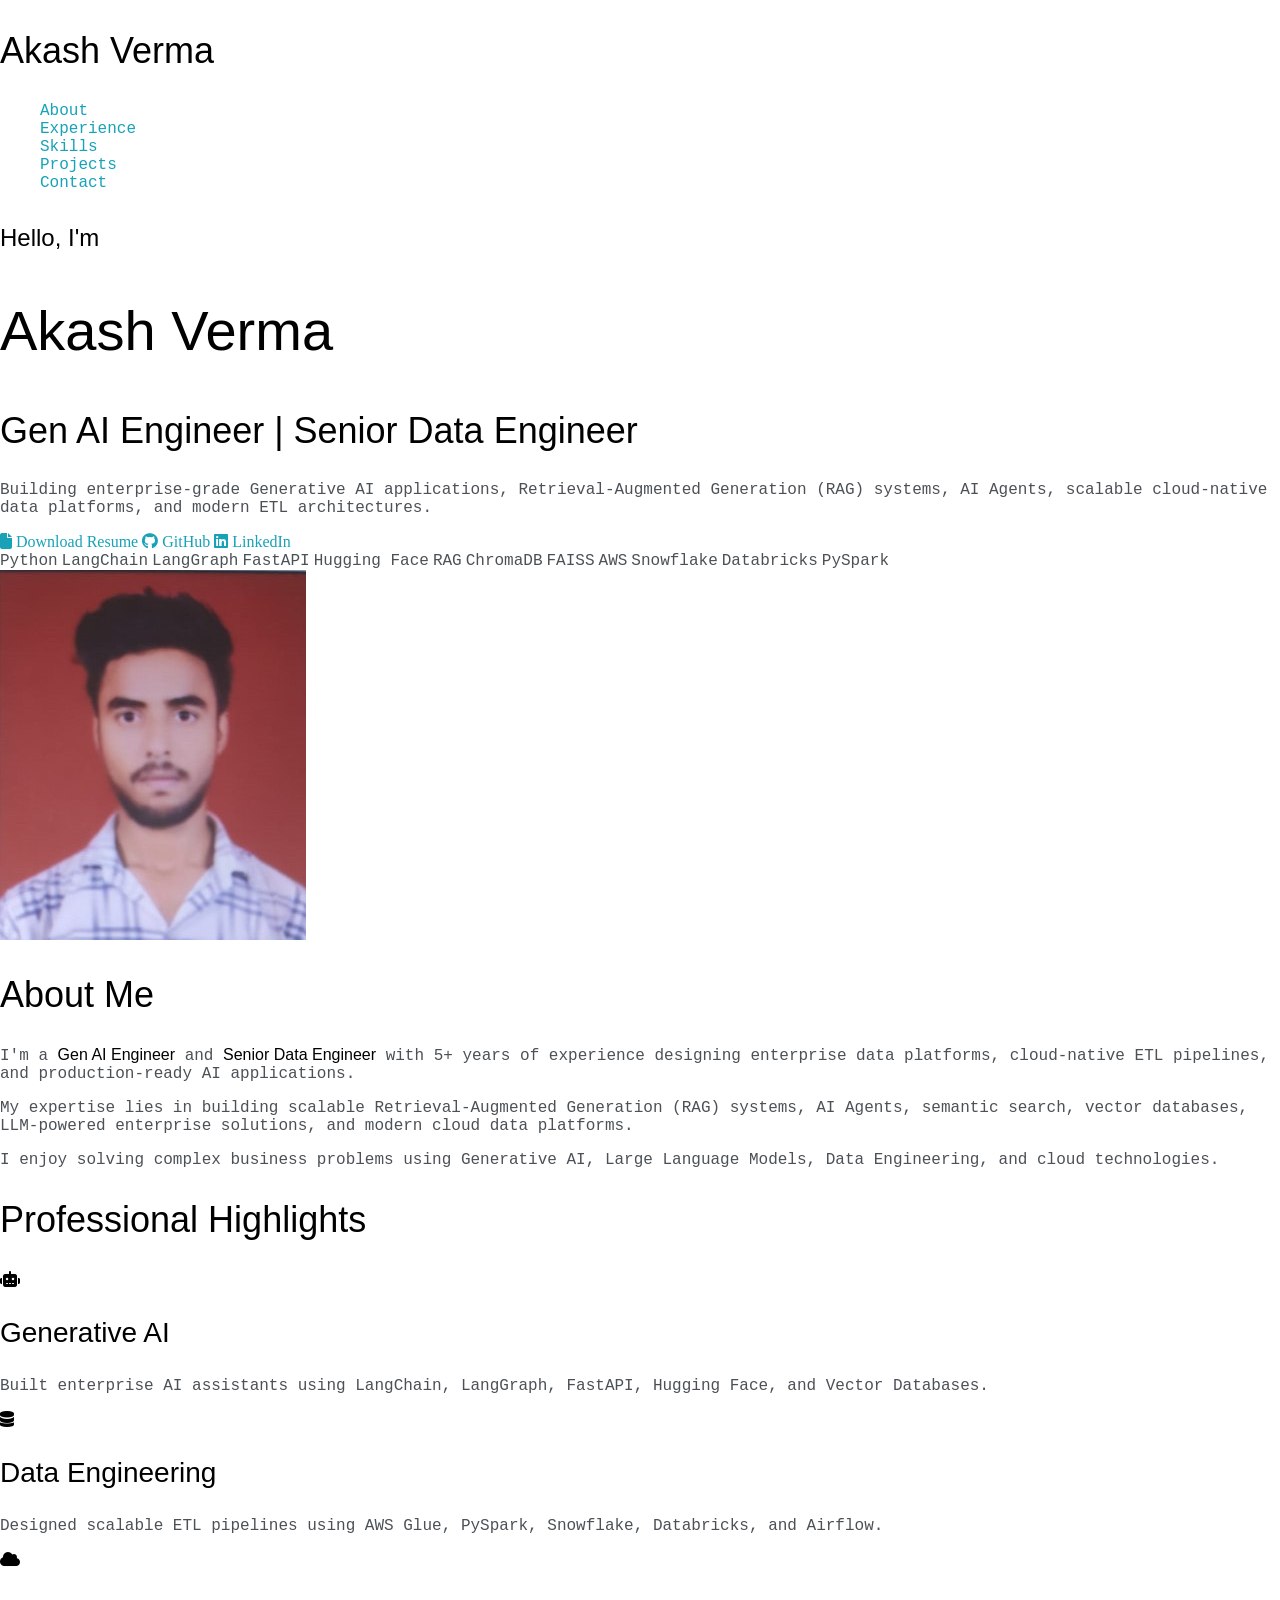
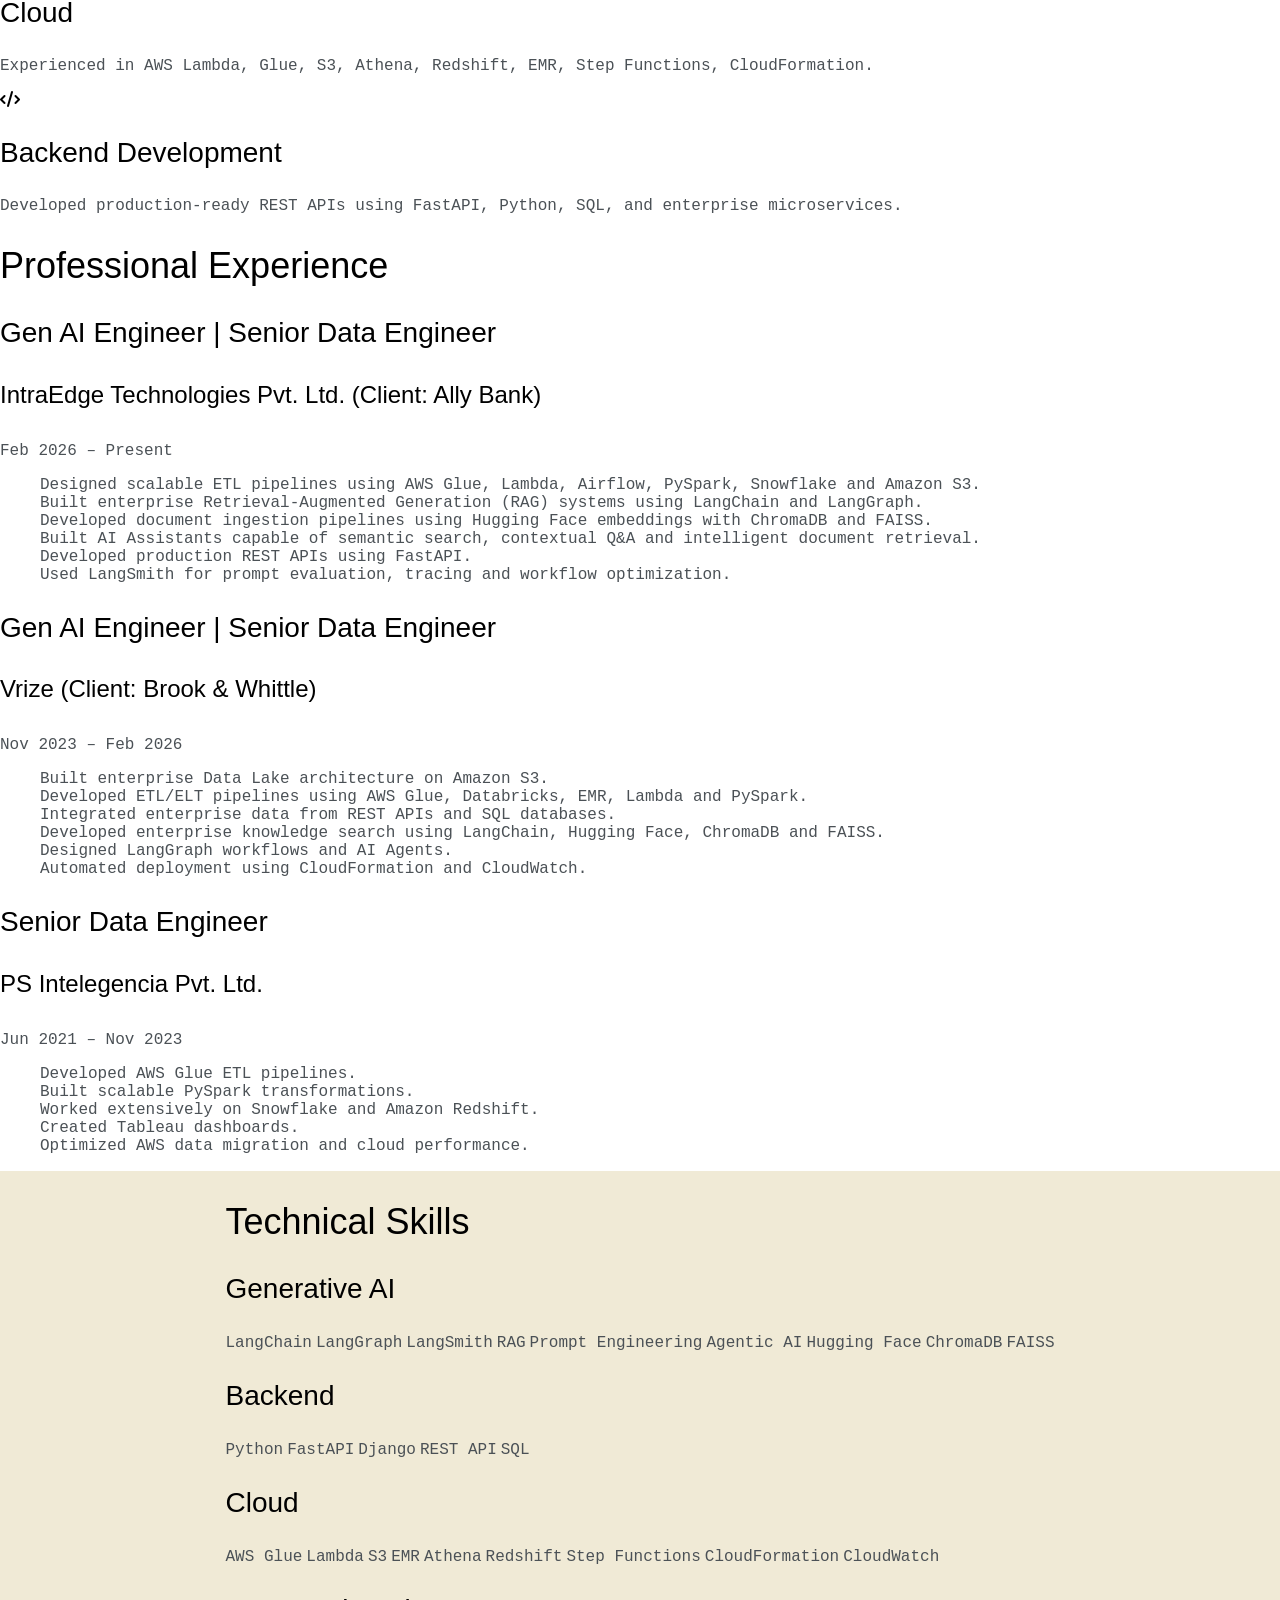
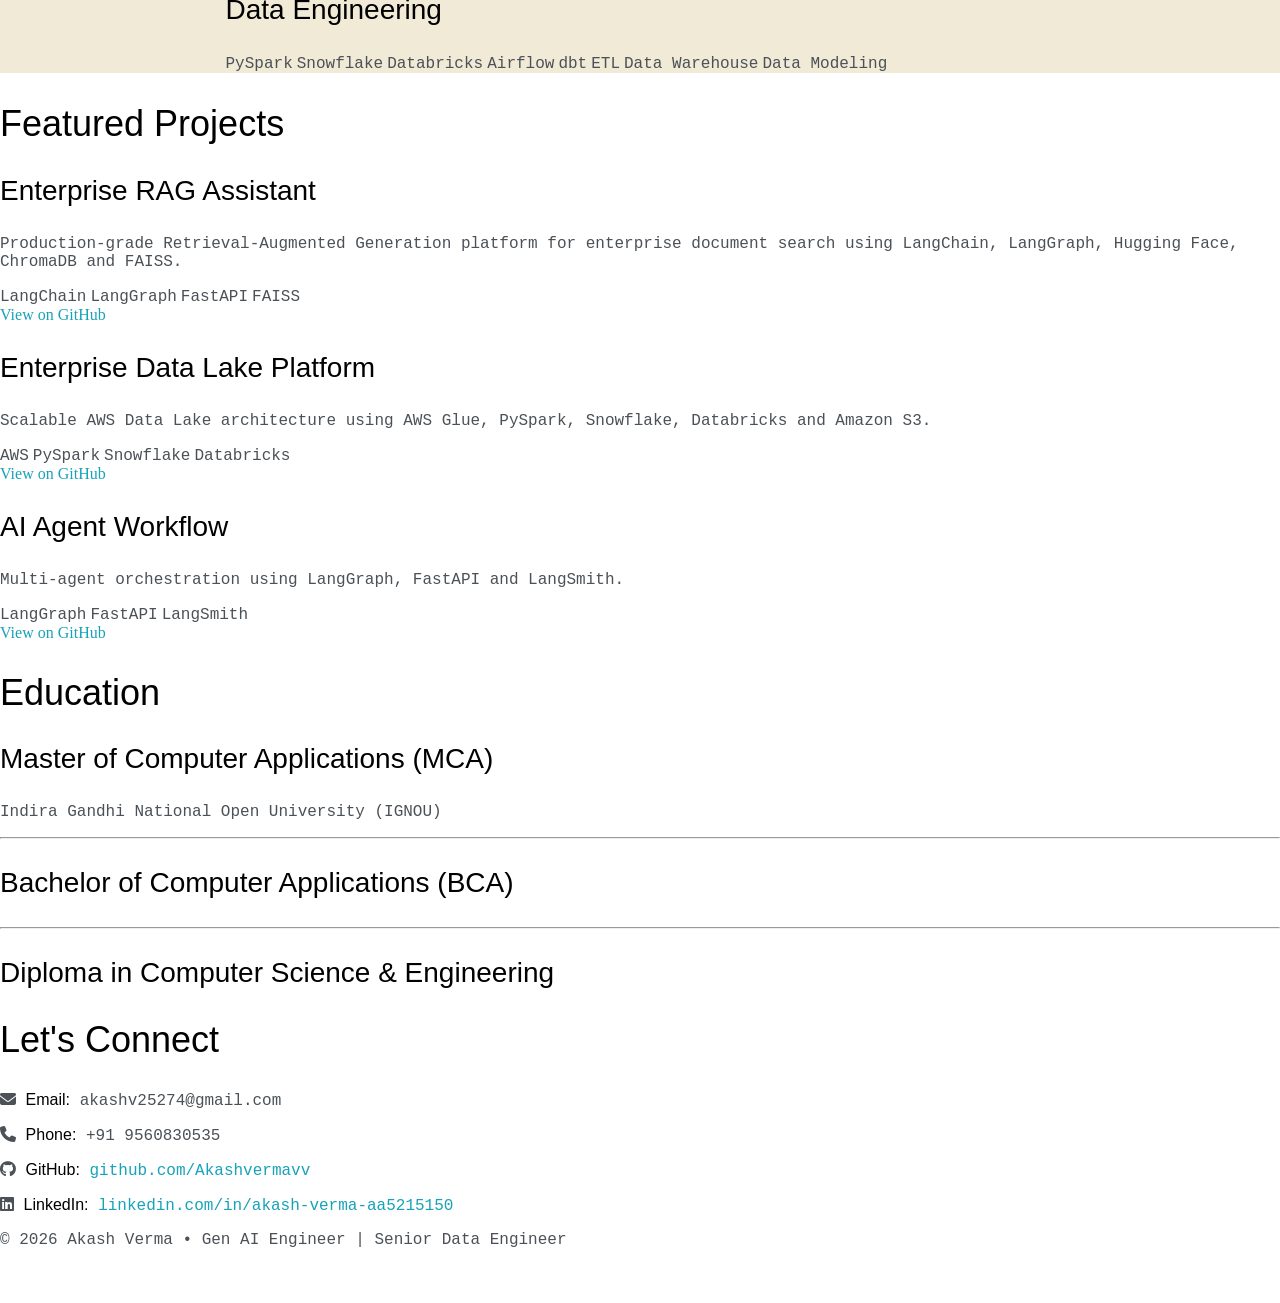
==== commit 6141ac0c: "Update index.html" ====
--- a/index.html
+++ b/index.html
@@ -1,225 +1,732 @@
 <!DOCTYPE html>
-<html>
+<html lang="en">
 <head>
-	<title>Akash Verma</title>
-
-
-	<meta name="viewport" content="width=device-width, initial-scale=1, maximum-scale=1, minimum-scale=1" />
-
-	<link href="https://fonts.googleapis.com/css2?family=Russo+One&display=swap" rel="stylesheet">
-
-	<link href="https://fonts.googleapis.com/css2?family=Roboto+Mono:wght@500&family=Russo+One&display=swap" rel="stylesheet">
-
-	<link rel="stylesheet" type="text/css" href="default.css">
-	<link id="theme-style" rel="stylesheet" type="text/css" href="">
+    <meta charset="UTF-8">
+    <meta name="viewport" content="width=device-width, initial-scale=1.0">
+
+    <title>Akash Verma | Gen AI Engineer</title>
+
+    <meta name="description"
+        content="Akash Verma | Gen AI Engineer | Senior Data Engineer | LangChain | LangGraph | AWS | Snowflake | FastAPI | RAG | LLM">
+
+    <meta name="keywords"
+        content="Gen AI Engineer, LangChain, LangGraph, RAG, LLM, AWS, Python, FastAPI, Snowflake, Data Engineer">
+
+    <link rel="preconnect" href="https://fonts.googleapis.com">
+    <link rel="preconnect" href="https://fonts.gstatic.com" crossorigin>
+
+    <link href="https://fonts.googleapis.com/css2?family=Poppins:wght@300;400;500;600;700;800&display=swap"
+        rel="stylesheet">
+
+    <link href="https://cdnjs.cloudflare.com/ajax/libs/font-awesome/6.5.2/css/all.min.css"
+        rel="stylesheet">
+
+    <link rel="stylesheet" href="default.css">
 </head>
+
 <body>
 
-	<section class="s1">
-		<div class="main-container">
-			<div class="greeting-wrapper">
-				<h1>Hi, I'm Akash Verma</h1>
-			</div>
-
-
-			<div class="intro-wrapper">
-				<div class="nav-wrapper">
-
-					<!-- Link around dots-wrapper added after tutorial video -->
-					<a href="index.html">
-						<div class="dots-wrapper">
-							<div id="dot-1" class="browser-dot"></div>
-							<div id="dot-2" class="browser-dot"></div>
-							<div id="dot-3" class="browser-dot"></div>
-						</div>
-					</a>
-					
-
-					<ul id="navigation">
-						<li><a href="https://github.com/Akashvermavv">GitHub</a></li>
-						<li><a href="index.html#contact">Contact</a></li>
-
-					</ul>
-				</div>
-
-				<div class="left-column">
-					<img id="profile_pic" src="images1/new_akash.jpg">
-					<h5 style="text-align: center;line-height: 0;">Personalize Theme</h5>
-
-					<div id="theme-options-wrapper">
-						<div data-mode="light" id="light-mode" class="theme-dot"></div>
-						<div data-mode="blue" id="blue-mode" class="theme-dot"></div>
-						<div data-mode="green" id="green-mode" class="theme-dot"></div>
-						<div data-mode="purple" id="purple-mode" class="theme-dot"></div>
-					</div>
-
-					<p id="settings-note">*Theme settings will be saved for<br>your next vist</p>
-				</div>
-
-				<div class="right-column">
-
-					<div id="preview-shadow">
-						<div id="preview">
-							<div id="corner-tl" class="corner"></div>
-							<div id="corner-tr" class="corner"></div>
-							<h3>What I Do</h3>
-							<p>I am a Software Engineer at TBM Technologies Pvt Ltd.</p>
-							<div id="corner-br" class="corner"></div>
-							<div id="corner-bl" class="corner"></div>
-						</div>
-					</div>
-				</div>
-			</div>
-		</div>
-	</section>
-
-	<section class="s2">
-		<div class="main-container">
-
-			<div class="about-wrapper">
-				<div class="about-me">
-					<h4>More about me</h4>
-
-					<p>The Guy Who love Challenges.</p>
-
-					<p>I build new projects just to tickle my brain and love teaching others how they're made.</p>
-
-					<p>I love Music and I am Curious to know about new Technologies that will change the Future.</p>
-
-
-
-					<hr>
-
-					<h4>TOP EXPERTISE</h4>
-
-					<p>Backend developer with primary focus on Python + Django : <a target="_blank" href="final_resume.pdf">Download Resume</a></p>
-
-					<div id="skills">
-						<ul>
-							<li>HTML/CSS</li>
-							<li>Python</li>
-							<li>Django</li>
-							<li>Rest API</li>
-							<li>SQL</li>
-							<li>Data Analysis</li>
-							<li>Web Scraping</li>
-							<li>Machine Learning</li>
-							
-						</ul>
-
-						
-
-					</div>
-
-				</div>
-
-				
-				<div class="social-links">
-					<img id="social_img" src="images1/linked_in.jpg">
-					<h3>Find me on Linkedin & Twitter</h3>
-
-					<a target="_blank" href="https://www.linkedin.com/in/akash-verma-aa5215150/">Linkedin: Akash Verma</a>
-					<br>
-					<a target="_blank" href="https://twitter.com/AkashVe12848539">Twitter: @AkashVe12848539</a>
-				</div>
-			</div>
-
-		</div>
-	</section>
-
-	<section class="s1">
-		<div class="main-container">
-			<h3 style="text-align: center;">Some of my  projects</h3>
-
-			<div class="post-wrapper">
-
-				<div>
-					<div class="post">
-						<img class="thumbnail" src="images1/python.jpg">
-						<div class="post-preview">
-							<h6 class="post-title">Core Python Projects</h6>
-							<p class="post-intro">In python projects I use only python </p>
-							<a href="py_projects.html">See Projects</a>
-						</div>
-					</div>
-				</div>
-
-				<div>
-					<div class="post">
-						<img class="thumbnail" src="images1/django.jpg">
-						<div class="post-preview">
-							<h6 class="post-title">Python-Django Projects</h6>
-							<p class="post-intro">In python-django projects I use django web framework that is built on python</p>
-							<a href="django_pr.html">See Projects</a>
-						</div>
-					</div>
-				</div>
-
-				<div>
-					<div class="post">
-						<img class="thumbnail" src="images1/data_analysis.png">
-						<div class="post-preview">
-							<h6 class="post-title">Data Analysis Projects</h6>
-							<p class="post-intro">In Data Analysis projects I use numpy,pandas,seaborn and matplotlib libraries of python.</p>
-							<a href="da_projects.html">See Projects</a>
-						</div>
-					</div>
-				</div>
-
-
-
-				<div>
-					<div class="post">
-						<img class="thumbnail" src="images1/ml.jpg">
-						<div class="post-preview">
-							<h6 class="post-title">Machine Learning Projects</h6>
-							<p class="post-intro">In Machine Learning Projects I use scikit-learn library of python </p>
-							<a href="ml.html">See Projects</a>
-						</div>
-					</div>
-				</div>
-
-<!-- 				<div>
-					<div class="post">
-						<img class="thumbnail" src="images1/deep_learning.jpg">
-						<div class="post-preview">
-							<h6 class="post-title">Deep Learning Projects</h6>
-							<p class="post-intro">Online store with paypal payments intergration and guest user shopping</p>
-							<a href="dl.html">See Projects</a>
-						</div>
-					</div>
-				</div> -->
-
-
-			</div>
-		</div>
-	</section>
-
-	<section class="s2">
-		<div class="main-container">
-			<a href=""></a>
-			<h3 style="text-align: center;">Get In Touch</h3>
-
-			<form id="contact-form">
-				<a name="contact"></a>
-
-				<label>Name</label>
-				<input class="input-field" type="text" name="name">
-
-				<label>Subject</label>
-				<input class="input-field" type="text" name="subject">
-
-				<label>Email</label>
-				<input class="input-field" type="text" name="email">
-
-				<label>Message</label>
-				<textarea class="input-field" name="message"></textarea>
-
-				<input id="submit-btn" type="submit" value="Send">
-			</form>
-		</div>
-	</section> 
-
-	<script type="text/javascript" src="script.js"></script>
+<header>
+
+    <div class="container">
+
+        <div class="logo">
+            <h2>Akash Verma</h2>
+        </div>
+
+        <nav>
+
+            <ul>
+
+                <li><a href="#about">About</a></li>
+
+                <li><a href="#experience">Experience</a></li>
+
+                <li><a href="#skills">Skills</a></li>
+
+                <li><a href="#projects">Projects</a></li>
+
+                <li><a href="#contact">Contact</a></li>
+
+            </ul>
+
+        </nav>
+
+    </div>
+
+</header>
+
+
+<!-- HERO -->
+
+<section class="hero">
+
+<div class="container hero-container">
+
+<div class="hero-left">
+
+<h4>Hello, I'm</h4>
+
+<h1>Akash Verma</h1>
+
+<h2>Gen AI Engineer | Senior Data Engineer</h2>
+
+<p>
+
+Building enterprise-grade Generative AI applications,
+Retrieval-Augmented Generation (RAG) systems,
+AI Agents, scalable cloud-native data platforms,
+and modern ETL architectures.
+
+</p>
+
+<div class="hero-buttons">
+
+<a href="Resume.pdf" class="btn btn-primary" target="_blank">
+
+<i class="fa-solid fa-file"></i>
+
+Download Resume
+
+</a>
+
+<a href="https://github.com/Akashvermavv"
+class="btn btn-secondary"
+target="_blank">
+
+<i class="fab fa-github"></i>
+
+GitHub
+
+</a>
+
+<a href="https://www.linkedin.com/in/akash-verma-aa5215150/"
+class="btn btn-secondary"
+target="_blank">
+
+<i class="fab fa-linkedin"></i>
+
+LinkedIn
+
+</a>
+
+</div>
+
+<div class="tech-stack">
+
+<span>Python</span>
+
+<span>LangChain</span>
+
+<span>LangGraph</span>
+
+<span>FastAPI</span>
+
+<span>Hugging Face</span>
+
+<span>RAG</span>
+
+<span>ChromaDB</span>
+
+<span>FAISS</span>
+
+<span>AWS</span>
+
+<span>Snowflake</span>
+
+<span>Databricks</span>
+
+<span>PySpark</span>
+
+</div>
+
+</div>
+
+<div class="hero-right">
+
+<img src="images1/new_akash.jpg"
+alt="Akash Verma">
+
+</div>
+
+</div>
+
+</section>
+
+<!-- ABOUT -->
+
+<section id="about" class="section">
+
+<div class="container">
+
+<div class="section-title">
+
+<h2>About Me</h2>
+
+</div>
+
+<div class="about-card">
+
+<p>
+
+I'm a <strong>Gen AI Engineer</strong> and
+<strong>Senior Data Engineer</strong>
+with 5+ years of experience designing enterprise
+data platforms, cloud-native ETL pipelines,
+and production-ready AI applications.
+
+</p>
+
+<p>
+
+My expertise lies in building scalable
+Retrieval-Augmented Generation (RAG)
+systems, AI Agents, semantic search,
+vector databases,
+LLM-powered enterprise solutions,
+and modern cloud data platforms.
+
+</p>
+
+<p>
+
+I enjoy solving complex business problems
+using Generative AI,
+Large Language Models,
+Data Engineering,
+and cloud technologies.
+
+</p>
+
+</div>
+
+</div>
+
+</section>
+
+<!-- HIGHLIGHTS -->
+
+<section class="section gray">
+
+<div class="container">
+
+<div class="section-title">
+
+<h2>Professional Highlights</h2>
+
+</div>
+
+<div class="highlight-grid">
+
+<div class="highlight-card">
+
+<i class="fa-solid fa-robot"></i>
+
+<h3>Generative AI</h3>
+
+<p>
+
+Built enterprise AI assistants using
+LangChain,
+LangGraph,
+FastAPI,
+Hugging Face,
+and Vector Databases.
+
+</p>
+
+</div>
+
+<div class="highlight-card">
+
+<i class="fa-solid fa-database"></i>
+
+<h3>Data Engineering</h3>
+
+<p>
+
+Designed scalable ETL pipelines using
+AWS Glue,
+PySpark,
+Snowflake,
+Databricks,
+and Airflow.
+
+</p>
+
+</div>
+
+<div class="highlight-card">
+
+<i class="fa-solid fa-cloud"></i>
+
+<h3>Cloud</h3>
+
+<p>
+
+Experienced in AWS Lambda,
+Glue,
+S3,
+Athena,
+Redshift,
+EMR,
+Step Functions,
+CloudFormation.
+
+</p>
+
+</div>
+
+<div class="highlight-card">
+
+<i class="fa-solid fa-code"></i>
+
+<h3>Backend Development</h3>
+
+<p>
+
+Developed production-ready REST APIs
+using FastAPI,
+Python,
+SQL,
+and enterprise microservices.
+
+</p>
+
+</div>
+
+</div>
+
+</div>
+
+</section>
+
+<!-- EXPERIENCE STARTS HERE -->
+
+<section id="experience" class="section">
+
+<div class="container">
+
+<div class="section-title">
+
+<h2>Professional Experience</h2>
+
+</div>
+
+<div class="timeline">
+
+	<!-- Continue from Part 1 -->
+
+<div class="timeline-item">
+
+    <div class="timeline-content">
+
+        <h3>Gen AI Engineer | Senior Data Engineer</h3>
+
+        <h4>IntraEdge Technologies Pvt. Ltd. (Client: Ally Bank)</h4>
+
+        <span>Feb 2026 – Present</span>
+
+        <ul>
+
+            <li>Designed scalable ETL pipelines using AWS Glue, Lambda, Airflow, PySpark, Snowflake and Amazon S3.</li>
+
+            <li>Built enterprise Retrieval-Augmented Generation (RAG) systems using LangChain and LangGraph.</li>
+
+            <li>Developed document ingestion pipelines using Hugging Face embeddings with ChromaDB and FAISS.</li>
+
+            <li>Built AI Assistants capable of semantic search, contextual Q&A and intelligent document retrieval.</li>
+
+            <li>Developed production REST APIs using FastAPI.</li>
+
+            <li>Used LangSmith for prompt evaluation, tracing and workflow optimization.</li>
+
+        </ul>
+
+    </div>
+
+</div>
+
+<div class="timeline-item">
+
+    <div class="timeline-content">
+
+        <h3>Gen AI Engineer | Senior Data Engineer</h3>
+
+        <h4>Vrize (Client: Brook & Whittle)</h4>
+
+        <span>Nov 2023 – Feb 2026</span>
+
+        <ul>
+
+            <li>Built enterprise Data Lake architecture on Amazon S3.</li>
+
+            <li>Developed ETL/ELT pipelines using AWS Glue, Databricks, EMR, Lambda and PySpark.</li>
+
+            <li>Integrated enterprise data from REST APIs and SQL databases.</li>
+
+            <li>Developed enterprise knowledge search using LangChain, Hugging Face, ChromaDB and FAISS.</li>
+
+            <li>Designed LangGraph workflows and AI Agents.</li>
+
+            <li>Automated deployment using CloudFormation and CloudWatch.</li>
+
+        </ul>
+
+    </div>
+
+</div>
+
+<div class="timeline-item">
+
+    <div class="timeline-content">
+
+        <h3>Senior Data Engineer</h3>
+
+        <h4>PS Intelegencia Pvt. Ltd.</h4>
+
+        <span>Jun 2021 – Nov 2023</span>
+
+        <ul>
+
+            <li>Developed AWS Glue ETL pipelines.</li>
+
+            <li>Built scalable PySpark transformations.</li>
+
+            <li>Worked extensively on Snowflake and Amazon Redshift.</li>
+
+            <li>Created Tableau dashboards.</li>
+
+            <li>Optimized AWS data migration and cloud performance.</li>
+
+        </ul>
+
+    </div>
+
+</div>
+
+</div>
+
+</div>
+
+</section>
+
+<!-- ================= SKILLS ================= -->
+
+<section id="skills" class="section gray">
+
+<div class="container">
+
+<div class="section-title">
+
+<h2>Technical Skills</h2>
+
+</div>
+
+<div class="skills-grid">
+
+<div class="skill-box">
+
+<h3>Generative AI</h3>
+
+<div class="badges">
+
+<span>LangChain</span>
+<span>LangGraph</span>
+<span>LangSmith</span>
+<span>RAG</span>
+<span>Prompt Engineering</span>
+<span>Agentic AI</span>
+<span>Hugging Face</span>
+<span>ChromaDB</span>
+<span>FAISS</span>
+
+</div>
+
+</div>
+
+<div class="skill-box">
+
+<h3>Backend</h3>
+
+<div class="badges">
+
+<span>Python</span>
+<span>FastAPI</span>
+<span>Django</span>
+<span>REST API</span>
+<span>SQL</span>
+
+</div>
+
+</div>
+
+<div class="skill-box">
+
+<h3>Cloud</h3>
+
+<div class="badges">
+
+<span>AWS Glue</span>
+<span>Lambda</span>
+<span>S3</span>
+<span>EMR</span>
+<span>Athena</span>
+<span>Redshift</span>
+<span>Step Functions</span>
+<span>CloudFormation</span>
+<span>CloudWatch</span>
+
+</div>
+
+</div>
+
+<div class="skill-box">
+
+<h3>Data Engineering</h3>
+
+<div class="badges">
+
+<span>PySpark</span>
+<span>Snowflake</span>
+<span>Databricks</span>
+<span>Airflow</span>
+<span>dbt</span>
+<span>ETL</span>
+<span>Data Warehouse</span>
+<span>Data Modeling</span>
+
+</div>
+
+</div>
+
+</div>
+
+</div>
+
+</section>
+
+<!-- ================= PROJECTS ================= -->
+
+<section id="projects" class="section">
+
+<div class="container">
+
+<div class="section-title">
+
+<h2>Featured Projects</h2>
+
+</div>
+
+<div class="project-grid">
+
+<div class="project-card">
+
+<h3>Enterprise RAG Assistant</h3>
+
+<p>
+
+Production-grade Retrieval-Augmented Generation platform
+for enterprise document search using LangChain,
+LangGraph, Hugging Face, ChromaDB and FAISS.
+
+</p>
+
+<div class="badges">
+
+<span>LangChain</span>
+<span>LangGraph</span>
+<span>FastAPI</span>
+<span>FAISS</span>
+
+</div>
+
+<a href="https://github.com/Akashvermavv" target="_blank">
+
+View on GitHub
+
+</a>
+
+</div>
+
+<div class="project-card">
+
+<h3>Enterprise Data Lake Platform</h3>
+
+<p>
+
+Scalable AWS Data Lake architecture using AWS Glue,
+PySpark, Snowflake, Databricks and Amazon S3.
+
+</p>
+
+<div class="badges">
+
+<span>AWS</span>
+<span>PySpark</span>
+<span>Snowflake</span>
+<span>Databricks</span>
+
+</div>
+
+<a href="https://github.com/Akashvermavv" target="_blank">
+
+View on GitHub
+
+</a>
+
+</div>
+
+<div class="project-card">
+
+<h3>AI Agent Workflow</h3>
+
+<p>
+
+Multi-agent orchestration using LangGraph,
+FastAPI and LangSmith.
+
+</p>
+
+<div class="badges">
+
+<span>LangGraph</span>
+<span>FastAPI</span>
+<span>LangSmith</span>
+
+</div>
+
+<a href="https://github.com/Akashvermavv" target="_blank">
+
+View on GitHub
+
+</a>
+
+</div>
+
+</div>
+
+</div>
+
+</section>
+
+<!-- ================= EDUCATION ================= -->
+
+<section class="section gray">
+
+<div class="container">
+
+<div class="section-title">
+
+<h2>Education</h2>
+
+</div>
+
+<div class="education-card">
+
+<h3>Master of Computer Applications (MCA)</h3>
+
+<p>Indira Gandhi National Open University (IGNOU)</p>
+
+<hr>
+
+<h3>Bachelor of Computer Applications (BCA)</h3>
+
+<hr>
+
+<h3>Diploma in Computer Science & Engineering</h3>
+
+</div>
+
+</div>
+
+</section>
+
+<!-- ================= CONTACT ================= -->
+
+<section id="contact" class="section">
+
+<div class="container">
+
+<div class="section-title">
+
+<h2>Let's Connect</h2>
+
+</div>
+
+<div class="contact-card">
+
+<p>
+
+<i class="fa-solid fa-envelope"></i>
+
+<strong>Email:</strong>
+
+akashv25274@gmail.com
+
+</p>
+
+<p>
+
+<i class="fa-solid fa-phone"></i>
+
+<strong>Phone:</strong>
+
++91 9560830535
+
+</p>
+
+<p>
+
+<i class="fab fa-github"></i>
+
+<strong>GitHub:</strong>
+
+<a href="https://github.com/Akashvermavv" target="_blank">
+
+github.com/Akashvermavv
+
+</a>
+
+</p>
+
+<p>
+
+<i class="fab fa-linkedin"></i>
+
+<strong>LinkedIn:</strong>
+
+<a href="https://www.linkedin.com/in/akash-verma-aa5215150" target="_blank">
+
+linkedin.com/in/akash-verma-aa5215150
+
+</a>
+
+</p>
+
+</div>
+
+</div>
+
+</section>
+
+<!-- ================= FOOTER ================= -->
+
+<footer>
+
+<div class="container">
+
+<p>
+
+© 2026 Akash Verma • Gen AI Engineer | Senior Data Engineer
+
+</p>
+
+</div>
+
+</footer>
+
+<script src="script.js"></script>
+
 </body>
 </html>
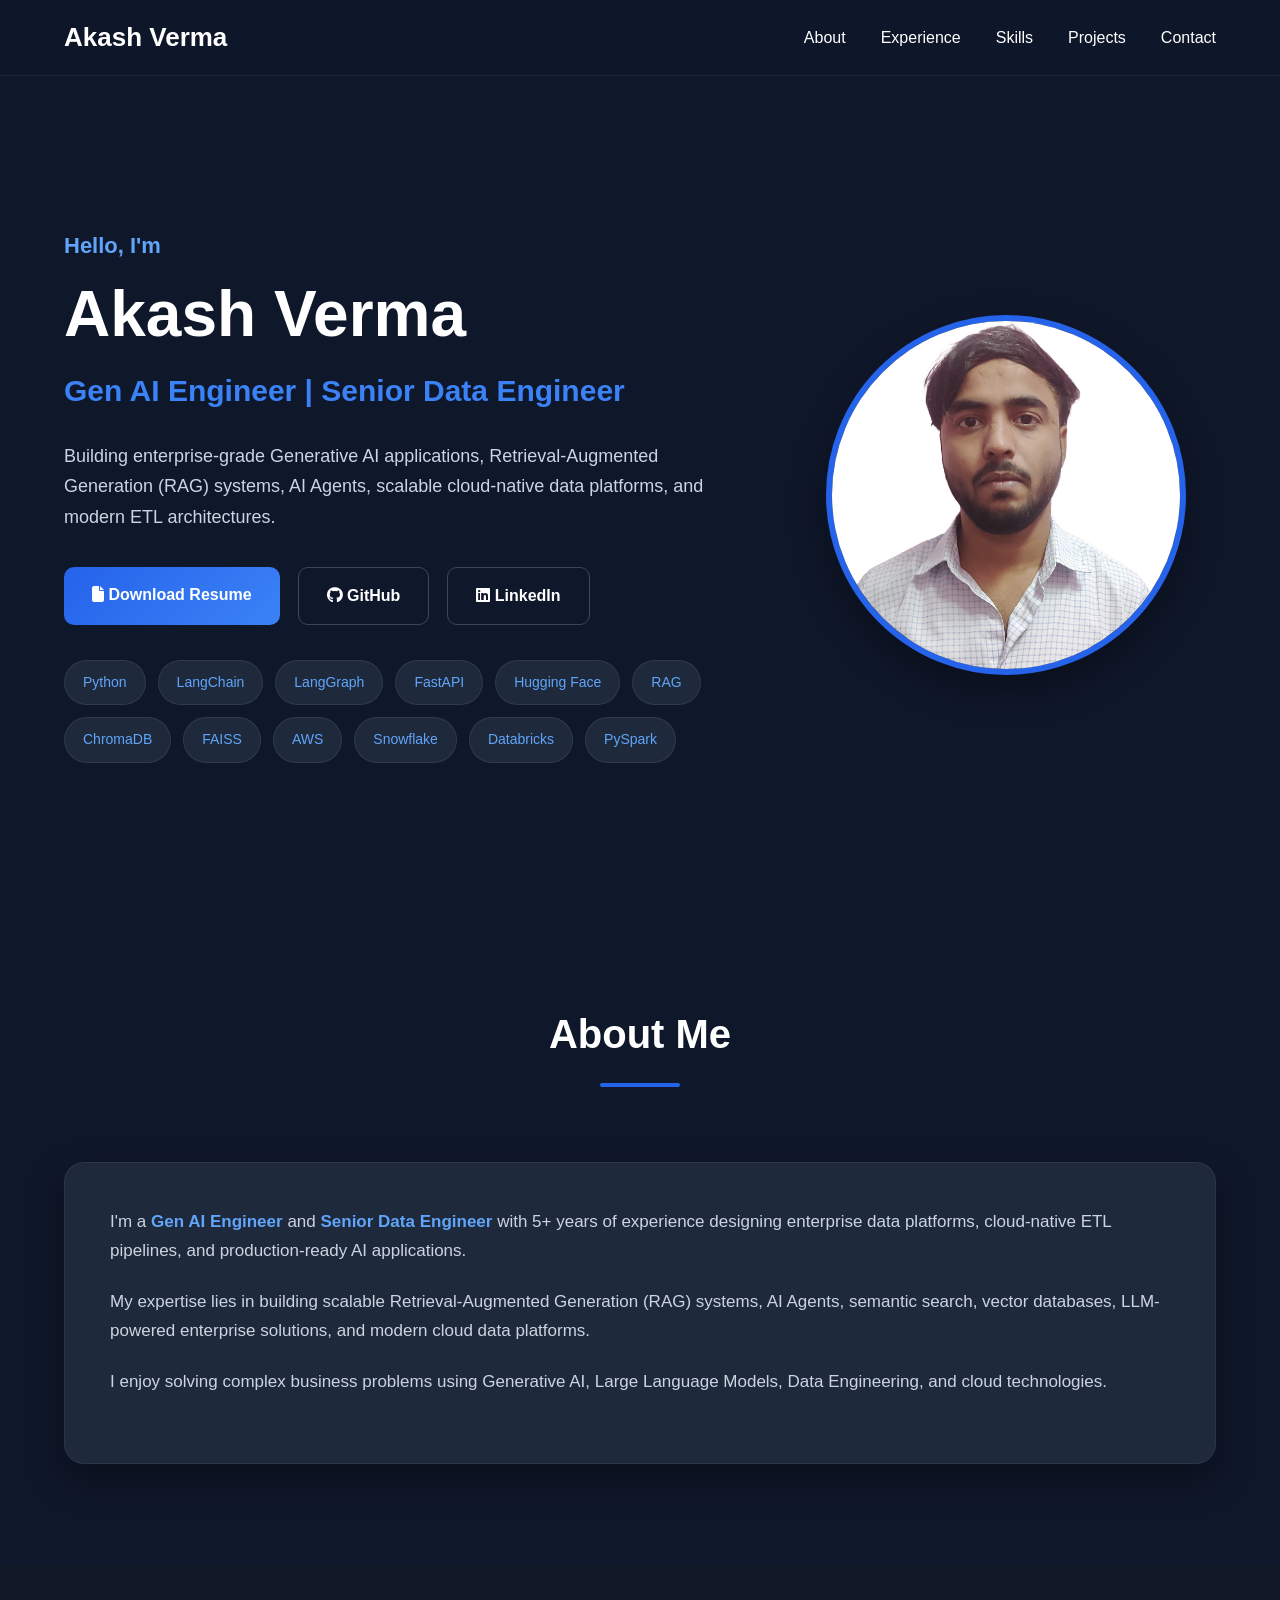
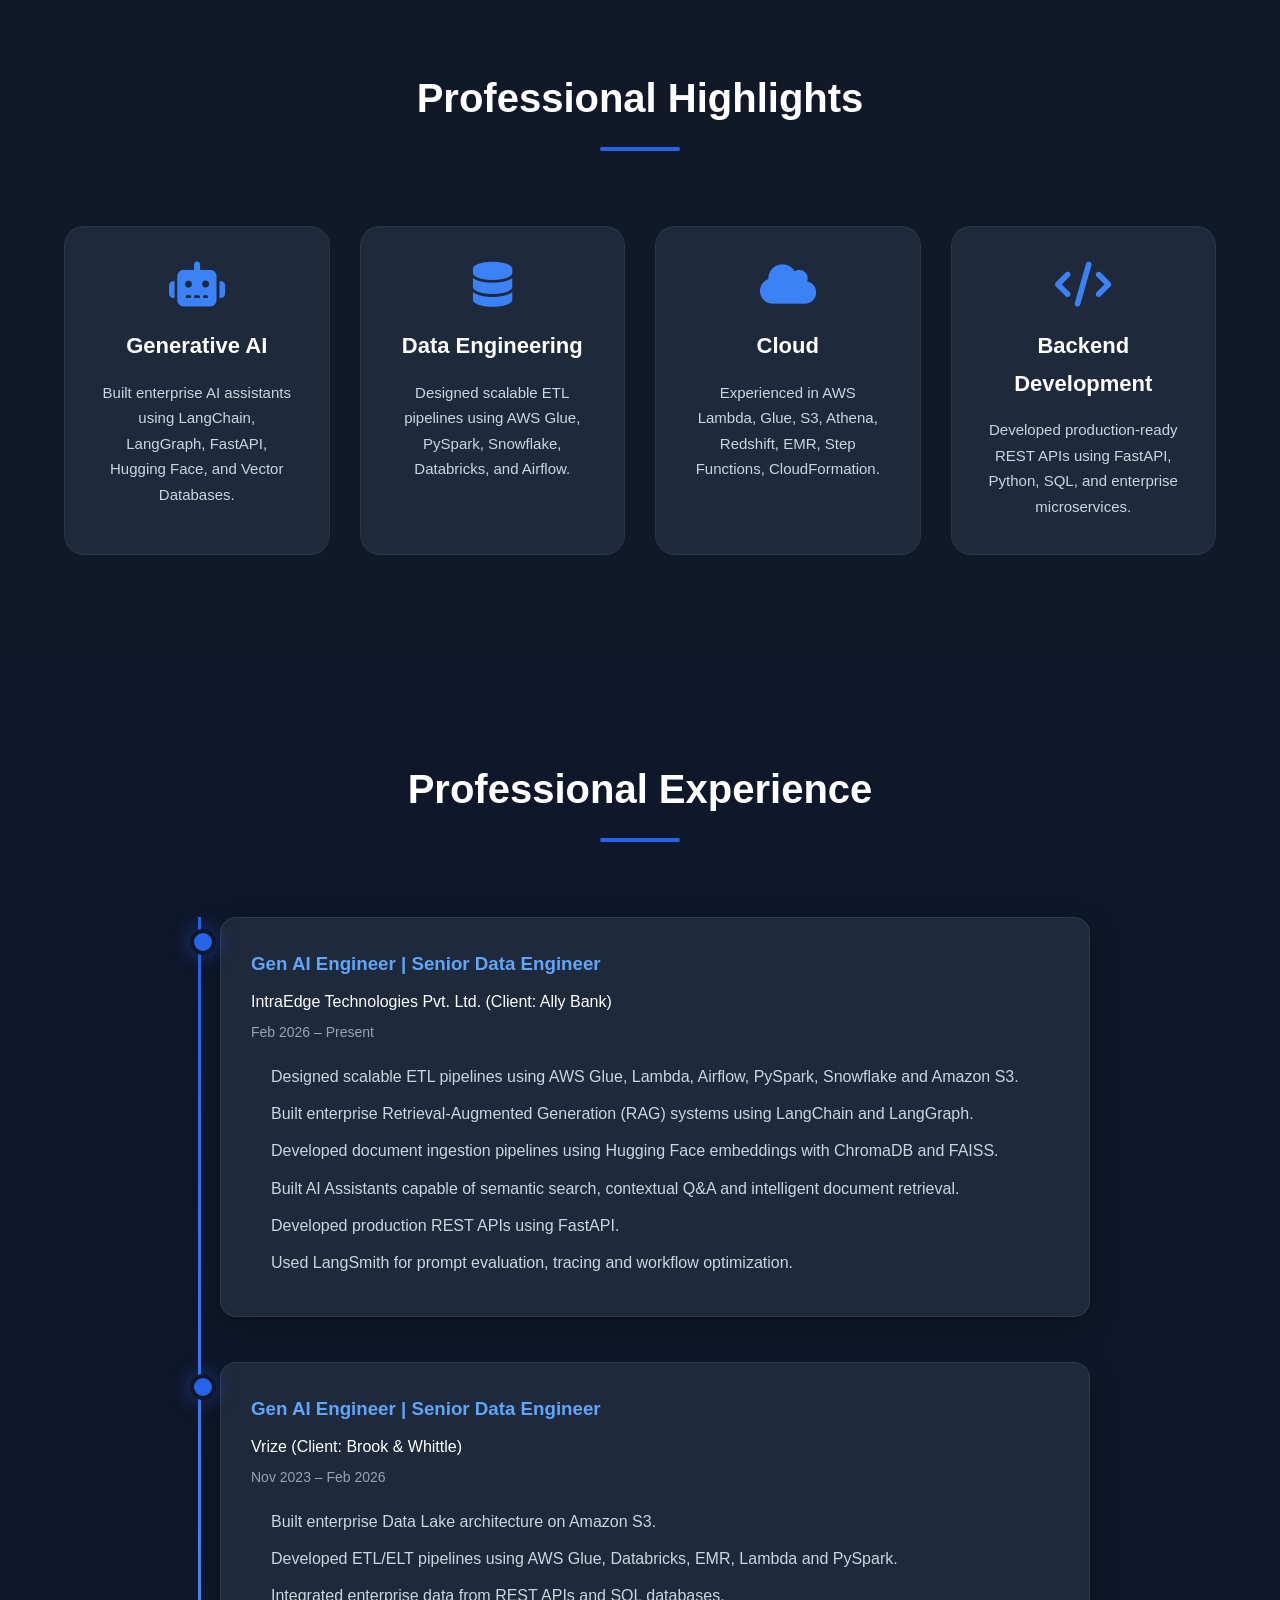
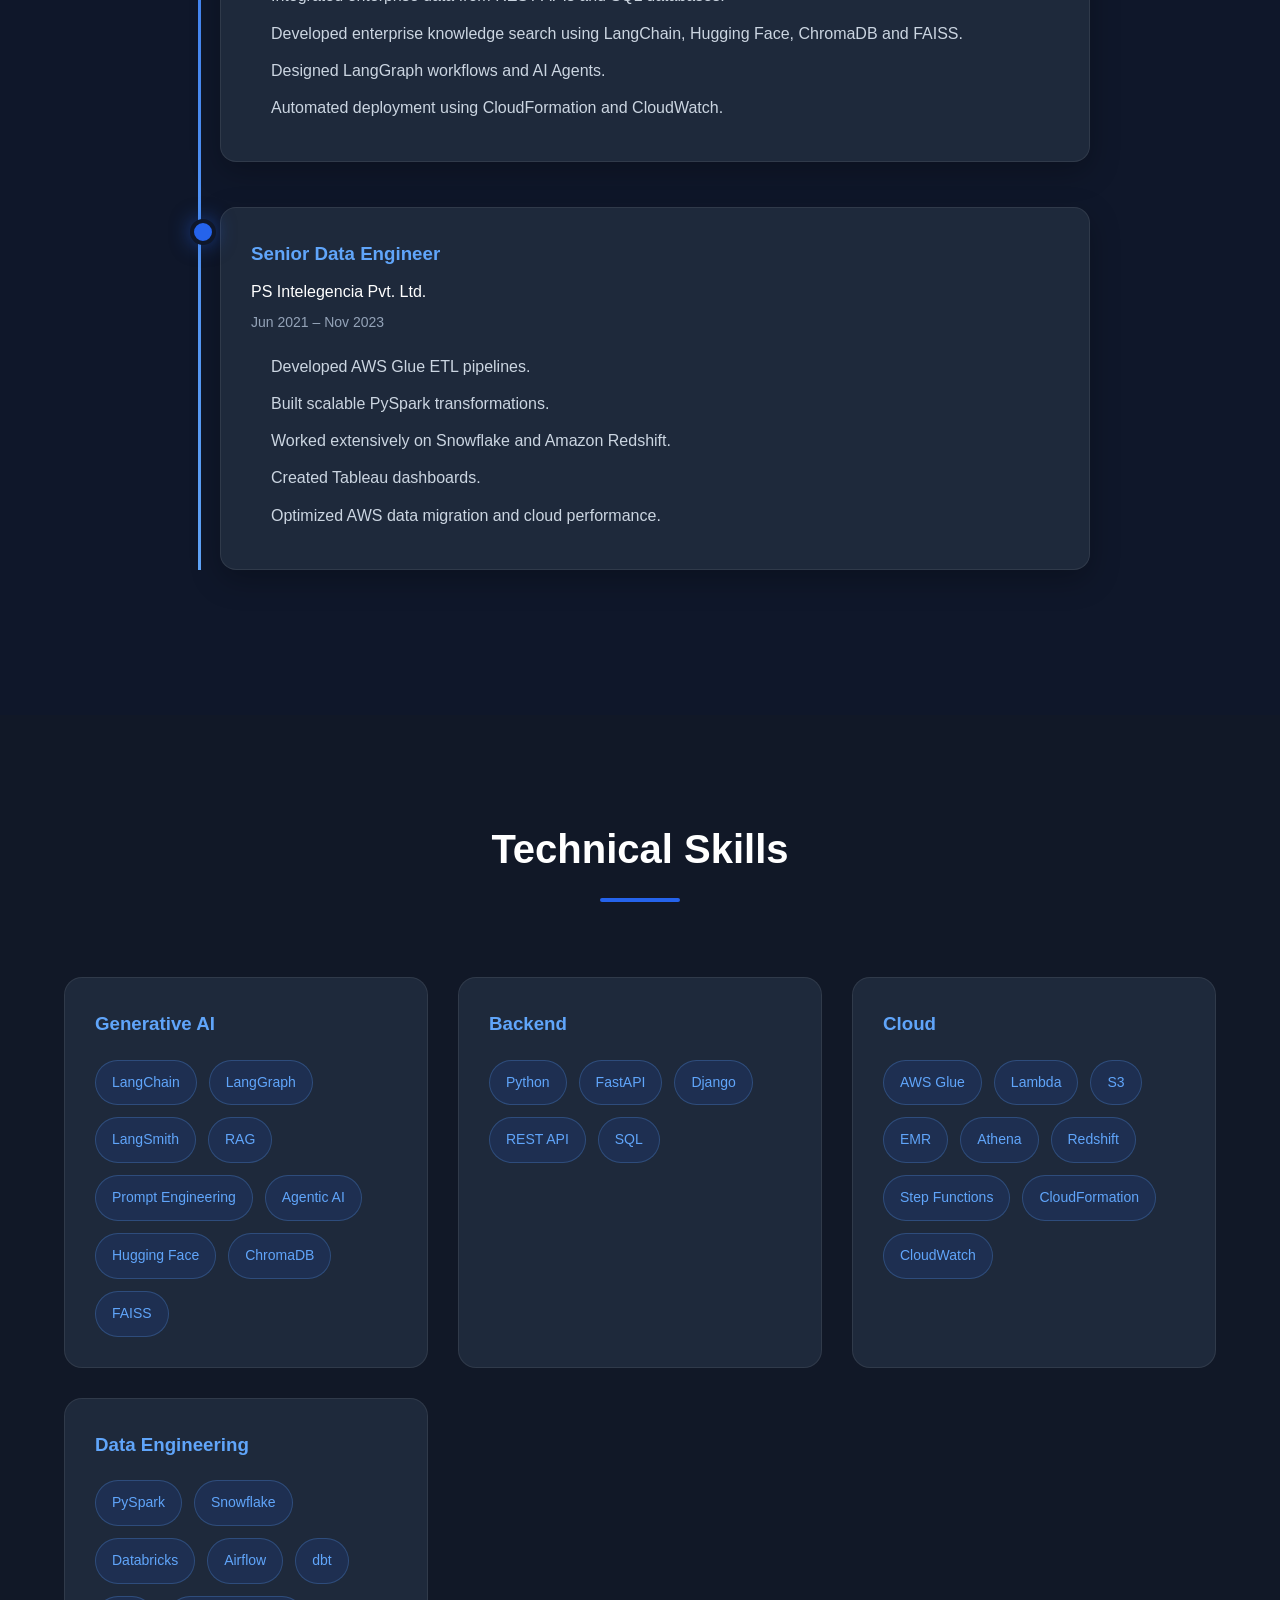
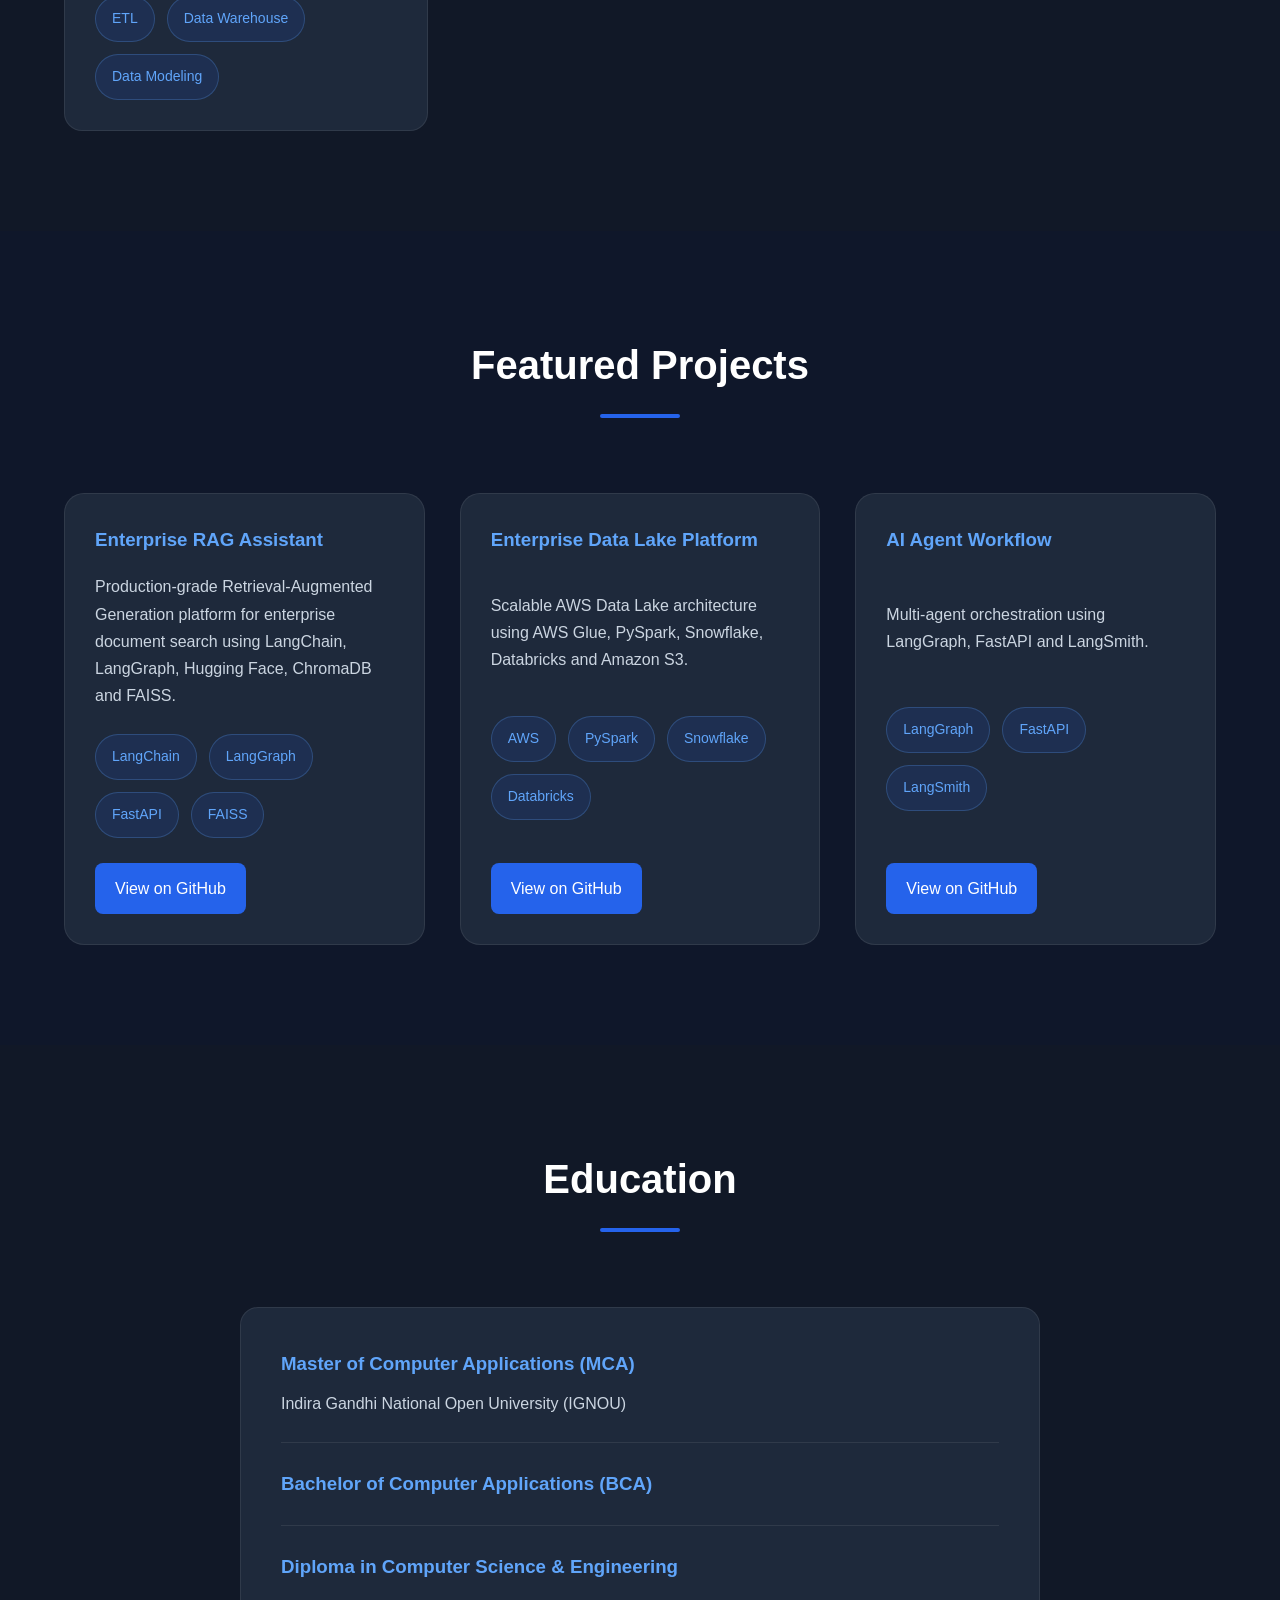
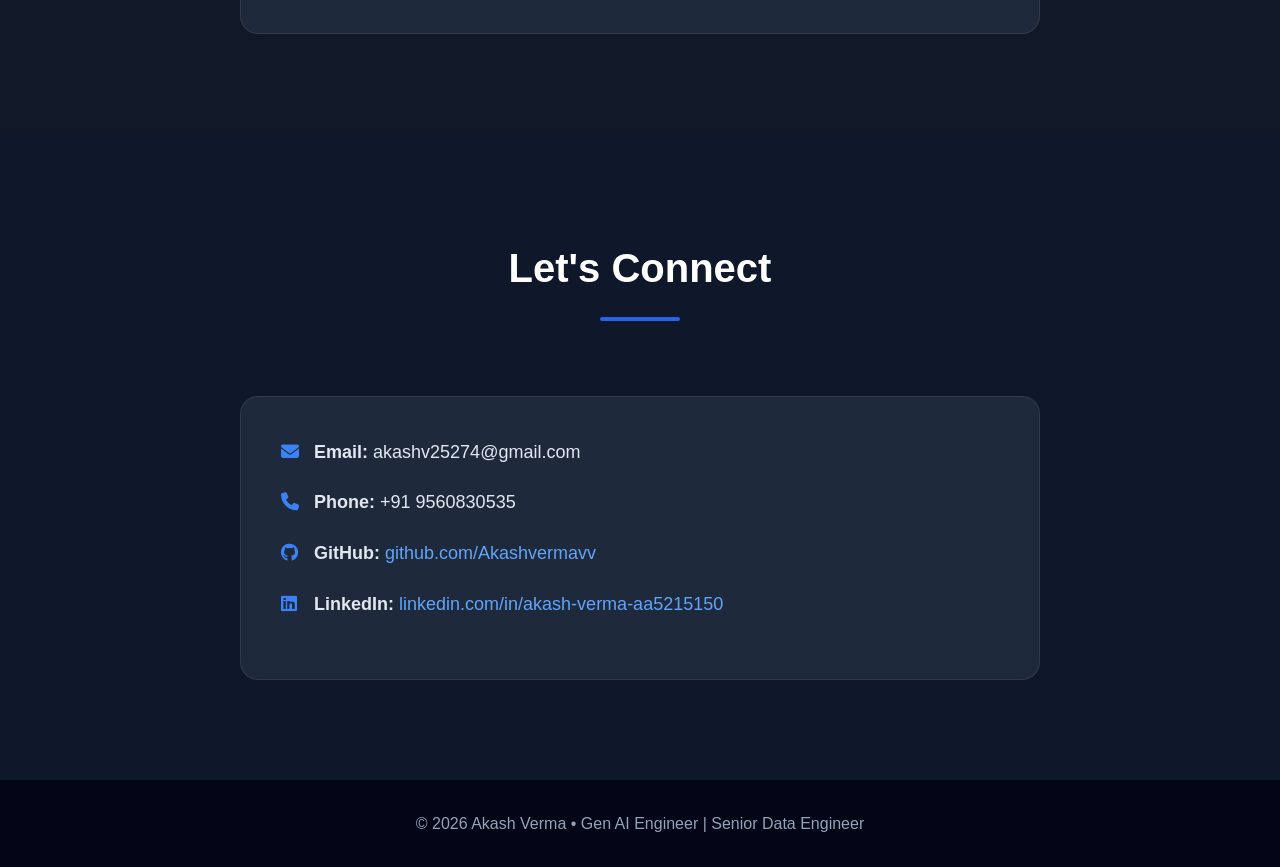
==== commit c7188bbf: "Update index.html" ====
--- a/index.html
+++ b/index.html
@@ -144,7 +144,7 @@
 
 <div class="hero-right">
 
-<img src="images1/new_akash.jpg"
+<img src="images1/akash-pic.jpeg"
 alt="Akash Verma">
 
 </div>
--- a/default.css
+++ b/default.css
@@ -1,435 +1,1027 @@
+/*====================================================
+    Akash Verma Portfolio
+    default.css (Part 1)
+=====================================================*/
+
+*{
+    margin:0;
+    padding:0;
+    box-sizing:border-box;
+    scroll-behavior:smooth;
+}
+
 :root{
-	--mainColor:#eaeaea;
-	--secondaryColor:#fff;
-
-	--borderColor:#c1c1c1;
-
-	--mainText:black;
-	--secondaryText:#4b5156;
-
-	--themeDotBorder:#24292e;
-
-	--previewBg:rgb(251, 249, 243, 0.8);
-	--previewShadow:#f0ead6;
-
-
-	--buttonColor:black;
-
-
-}
-
-
-html, body{
-	padding: 0;
-	margin: 0;
-	scroll-behavior: smooth;
-}
-
-body *{
-	transition: 0.3s;
-}
-
-
-h1, h2, h3, h4, h5, h6, strong{
-	color: var(--mainText);
-	font-family: 'Russo One', sans-serif;
-	font-weight: 500;
-}
-
-p, li, span, label, input, textarea{
-	color: var(--secondaryText);
-	font-family: 'Roboto Mono', monospace;
+
+    --primary:#2563eb;
+    --secondary:#3b82f6;
+
+    --bg:#0f172a;
+    --card:#1e293b;
+
+    --card2:#111827;
+
+    --text:#ffffff;
+
+    --text2:#cbd5e1;
+
+    --border:#334155;
+
+    --success:#22c55e;
+
+    --shadow:0 15px 35px rgba(0,0,0,.35);
+
+}
+
+body{
+
+    font-family:'Poppins',sans-serif;
+
+    background:var(--bg);
+
+    color:var(--text);
+
+    line-height:1.7;
+
+}
+
+img{
+
+    max-width:100%;
+
+    display:block;
+
 }
 
 a{
-	text-decoration: none;
-	color:#17a2b8;
+
+    text-decoration:none;
+
+    color:white;
+
 }
 
 ul{
-	list-style: none;
-}
-
-h1 { font-size: 56px;}
-h2 { font-size: 36px;}
-h3 { font-size: 28px;}
-h4 { font-size: 24px;}
-h5 { font-size: 20px;}
-h6 { font-size: 16px;}
-
-
-.s1{
-	background-color: var(--mainColor);
-	border-bottom:1px solid var(--borderColor);
-	overflow:auto;
-}
-
-.s2{
-	background-color: var(--secondaryColor);
-	border-bottom:1px solid var(--borderColor);
-	overflow:auto;
-}
-
-
-
-
-.main-container{
-	width: 1200px;
-	margin: 0 auto;
-}
-
-
-.greeting-wrapper{
-	display: grid;
-	text-align: center;
-	align-content: center;
-	min-height: 10em;
-
-}
-
-.intro-wrapper{
-	background-color: var(--secondaryColor);
-	border:1px solid var(--borderColor);
-	border-radius:5px 5px 0 0;
-
-
-	-webkit-box-shadow: -1px 1px 3px -1px rgba(0,0,0,0.75);
-	-moz-box-shadow: -1px 1px 3px -1px rgba(0,0,0,0.75);
-	box-shadow: -1px 1px 3px -1px rgba(0,0,0,0.75);
-
-	display: grid;
-	grid-template-columns: 1fr 1fr;
-	grid-template-areas: 
-		'nav-wrapper nav-wrapper'
-		'left-column right-column'
-	;
-}
-
-
-.nav-wrapper{
-	border-radius:5px 5px 0 0;
-	grid-area:nav-wrapper;
-	border-bottom: 1px solid var(--borderColor);
-	display: flex;
-	justify-content: space-between;
-	align-items: center;
-	background-color: var(--mainColor);
-}
-
-#navigation a{
-	color:var(--mainText);
-}
-
-
-#navigation{
-	margin:0;
-	padding: 10px;
-}
-
-#navigation li{
-	display: inline-block;
-	margin-right: 5px;
-	margin-left:5px;
-}
-
-.dots-wrapper{
-	display: flex;
-	padding: 10px;
-}
-
-#dot-1{
-	background-color:  #FC6058;
-}
-
-#dot-2{
-	background-color:  #FEC02F;
-}
-
-#dot-3{
-	background-color:  #2ACA3E;
-}
-
-.browser-dot{
-	background-color: black;
-	height: 15px;
-	width: 15px;
-	border-radius: 50%;
-	margin: 5px;
-
-	-webkit-box-shadow: -1px 1px 3px -1px rgba(0,0,0,0.75);
-	-moz-box-shadow: -1px 1px 3px -1px rgba(0,0,0,0.75);
-	box-shadow: -1px 1px 3px -1px rgba(0,0,0,0.75);
-
-}
-
-
-.left-column{
-	grid-area: left-column;
-	padding-top:50px;
-	padding-bottom: 50px;
-}
-
-#profile_pic{
-	display: block;
-	margin:0 auto;
-
-	height: 200px;
-	width: 200px;
-	object-fit: cover;
-	border:2px solid var(--borderColor);
-}
-
-
-#theme-options-wrapper{
-	display: flex;
-	justify-content: center;
-}
-
-.theme-dot{
-	height: 30px;
-	width: 30px;
-	background-color: black;
-	border-radius: 50%;
-
-	margin: 5px;
-	border:2px solid var(--themeDotBorder);
-
-	-webkit-box-shadow: -1px 1px 3px -1px rgba(0,0,0,0.75);
-	-moz-box-shadow: -1px 1px 3px -1px rgba(0,0,0,0.75);
-	box-shadow: -1px 1px 3px -1px rgba(0,0,0,0.75);
-
-	cursor: pointer;
-}
-
-
-.theme-dot:hover{
-	border-width: 5px;
-}
-
-
-#light-mode{
-	background-color: #fff;
-}
-
-#blue-mode{
-	background-color: #192734;
-}
-
-#green-mode{
-	background-color: #78866b;
-}
-
-#purple-mode{
-	background-color: #7E4C74;
-}
-
-#settings-note{
-	font-size: 12px;
-	font-style: italic;
-	text-align: center;
-}
-
-.right-column{
-	grid-area: right-column;
-	display: grid;
-	align-content: center;
-
-	padding-top: 50px;
-	padding-bottom: 50px;
-}
-
-
-#preview-shadow{
-	background-color: var(--previewShadow);
-	max-width: 300px;
-	height: 180px;
-	padding-left: 30px;
-	padding-top: 30px;
-}
-
-#preview{
-	width: 300px;
-	border:1.5px solid #17a2b8;
-	background-color: var(--previewBg);
-	padding:15px;
-	position: relative;
-}
-
-.corner{
-	width:7px;
-	height: 7px;
-	border-radius: 50%;
-	border:1.5px solid #17a2b8;
-	background-color: #fff;
-	position: absolute;
-}
-
-#corner-tl{
-	top:-5px;
-	left: -5px
-}
-
-#corner-tr{
-	top:-5px;
-	right: -5px
-}
-
-
-#corner-br{
-	bottom:-5px;
-	right: -5px
-}
-
-
-#corner-bl{
-	bottom:-5px;
-	left: -5px
-}
-
-.about-wrapper{
-	display: grid;
-	grid-template-columns: repeat(auto-fit, minmax(320px, 1fr));
-	padding-bottom: 50px;
-	padding-top: 50px;
-	gap:100px;
-}
-
-
-#skills{
-	display: flex;
-	justify-content: space-evenly;
-	background-color: var(--previewShadow);
-}
-
-.social-links{
-	display: grid;
-	align-content: center;
-	text-align: center;
-}
-
-#social_img{
-	width: 100%;
-}
-
-
-.post-wrapper{
-	display: grid;
-	grid-template-columns: repeat(auto-fit, 320px);
-	gap:20px;
-	justify-content: center;
-	padding-bottom: 50px;
-}
-
-.post{
-	border:1px solid var(--borderColor);
-	-webkit-box-shadow: -2px 7px 21px -9px rgba(0,0,0,0.75);
-	-moz-box-shadow: -2px 7px 21px -9px rgba(0,0,0,0.75);
-	box-shadow: -2px 7px 21px -9px rgba(0,0,0,0.75);
-}
-
-.thumbnail{
-	display: block;
-	width: 100%;
-	height:180px;
-	object-fit: cover;
-}
-
-.post-preview{
-	background-color: #fff;
-	padding:15px;
-}
-
-.post-title{
-	color:black;
-	margin: 0;
-}
-
-.post-intro{
-	color:#4b5156;
-	font-size: 14px;
-}
-
-
-#contact-form{
-	display: block;
-	max-width: 600px;
-	margin: 0 auto;
-	border: 1px solid var(--borderColor);
-	padding: 15px;
-	border-radius: 5px;
-	background-color: var(--mainColor);
-	margin-bottom: 50px;
-
-}
-
-#contact-form label{
-	line-height: 2.7em;
-}
-
-#contact-form textarea{
-	min-height: 100px;
-	font-size: 14px;
-}
-
-
-.input-field{
-	width: 100%;
-	padding-top: 10px;
-	padding-bottom:10px; 
-	background-color: var(--secondaryColor);
-	border-radius: 5px;
-	border:1px solid var(--borderColor);
-	font-size: 14px;
-}
-
-
-#submit-btn{
-	margin-top: 10px;
-	width: 100%;
-	padding-top: 10px;
-	padding-bottom:10px; 
-	color: #fff;
-	background-color: var(--buttonColor);
-	border:none;
-}
-
-
-@media screen and (max-width: 1200px){
-	.main-container{
-		width: 95%;
-	}
-}
-
-@media screen and (max-width: 800px){
-	.intro-wrapper{
-		grid-template-columns: 1fr;
-		grid-template-areas: 
-			'nav-wrapper'
-			'left-column'
-			'right-column'
-		;
-	}
-
-	.right-column{
-		justify-content: center;
-	}
-
-}
-
-@media screen and (max-width: 400px){
-	#preview-shadow{
-		max-width: 280px;
-		height: 180px;
-		padding-left: 10px;
-		padding-top: 10px;
-	}
-
-	#preview{
-		width: 280px;
-
-	}
-
-}
-
-
-
+
+    list-style:none;
+
+}
+
+/*========================*/
+
+.container{
+
+    width:90%;
+
+    max-width:1200px;
+
+    margin:auto;
+
+}
+
+.section{
+
+    padding:100px 0;
+
+}
+
+.gray{
+
+    background:#111827;
+
+}
+
+.section-title{
+
+    text-align:center;
+
+    margin-bottom:60px;
+
+}
+
+.section-title h2{
+
+    font-size:40px;
+
+    font-weight:700;
+
+    position:relative;
+
+    display:inline-block;
+
+}
+
+.section-title h2::after{
+
+    content:'';
+
+    width:80px;
+
+    height:4px;
+
+    background:var(--primary);
+
+    display:block;
+
+    margin:15px auto;
+
+    border-radius:10px;
+
+}
+
+/*==========================
+NAVBAR
+==========================*/
+
+header{
+
+    position:fixed;
+
+    top:0;
+
+    left:0;
+
+    width:100%;
+
+    background:rgba(15,23,42,.95);
+
+    backdrop-filter:blur(15px);
+
+    z-index:1000;
+
+    border-bottom:1px solid rgba(255,255,255,.08);
+
+}
+
+header .container{
+
+    display:flex;
+
+    justify-content:space-between;
+
+    align-items:center;
+
+    height:75px;
+
+}
+
+.logo h2{
+
+    font-size:26px;
+
+    color:#fff;
+
+    font-weight:700;
+
+}
+
+nav ul{
+
+    display:flex;
+
+    gap:35px;
+
+}
+
+nav a{
+
+    color:white;
+
+    font-weight:500;
+
+    transition:.3s;
+
+}
+
+nav a:hover{
+
+    color:var(--primary);
+
+}
+
+/*==========================
+HERO
+==========================*/
+
+.hero{
+
+    min-height:100vh;
+
+    display:flex;
+
+    align-items:center;
+
+    padding-top:90px;
+
+}
+
+.hero-container{
+
+    display:grid;
+
+    grid-template-columns:1fr 420px;
+
+    gap:60px;
+
+    align-items:center;
+
+}
+
+.hero-left h4{
+
+    color:#60a5fa;
+
+    font-size:22px;
+
+}
+
+.hero-left h1{
+
+    font-size:64px;
+
+    line-height:1.1;
+
+    margin:15px 0;
+
+}
+
+.hero-left h2{
+
+    color:#3b82f6;
+
+    margin-bottom:25px;
+
+    font-size:30px;
+
+}
+
+.hero-left p{
+
+    color:var(--text2);
+
+    font-size:18px;
+
+    margin-bottom:35px;
+
+    max-width:650px;
+
+}
+
+.hero-right{
+
+    display:flex;
+
+    justify-content:center;
+
+}
+
+.hero-right img{
+
+    width:360px;
+
+    height:360px;
+
+    object-fit:cover;
+
+    border-radius:50%;
+
+    border:6px solid var(--primary);
+
+    box-shadow:var(--shadow);
+
+}
+
+/*==========================
+BUTTONS
+==========================*/
+
+.hero-buttons{
+
+    display:flex;
+
+    gap:18px;
+
+    flex-wrap:wrap;
+
+    margin-bottom:35px;
+
+}
+
+.btn{
+
+    padding:14px 28px;
+
+    border-radius:10px;
+
+    font-weight:600;
+
+    transition:.35s;
+
+}
+
+.btn-primary{
+
+    background:linear-gradient(135deg,#2563eb,#3b82f6);
+
+}
+
+.btn-primary:hover{
+
+    transform:translateY(-5px);
+
+    box-shadow:0 15px 30px rgba(37,99,235,.35);
+
+}
+
+.btn-secondary{
+
+    border:1px solid rgba(255,255,255,.2);
+
+    background:transparent;
+
+}
+
+.btn-secondary:hover{
+
+    background:#2563eb;
+
+    transform:translateY(-5px);
+
+}
+
+/*==========================
+TECH STACK
+==========================*/
+
+.tech-stack{
+
+    display:flex;
+
+    flex-wrap:wrap;
+
+    gap:12px;
+
+}
+
+.tech-stack span{
+
+    background:#1e293b;
+
+    padding:10px 18px;
+
+    border-radius:50px;
+
+    border:1px solid rgba(255,255,255,.08);
+
+    color:#60a5fa;
+
+    font-size:14px;
+
+    transition:.3s;
+
+}
+
+.tech-stack span:hover{
+
+    background:#2563eb;
+
+    color:white;
+
+    transform:translateY(-4px);
+
+}
+
+/*==========================
+ABOUT
+==========================*/
+
+.about-card{
+
+    background:var(--card);
+
+    padding:45px;
+
+    border-radius:20px;
+
+    box-shadow:var(--shadow);
+
+    border:1px solid rgba(255,255,255,.06);
+
+}
+
+.about-card p{
+
+    margin-bottom:22px;
+
+    color:var(--text2);
+
+    font-size:17px;
+
+}
+
+.about-card strong{
+
+    color:#60a5fa;
+
+}
+
+/*==========================
+HIGHLIGHTS
+==========================*/
+
+.highlight-grid{
+
+    display:grid;
+
+    grid-template-columns:repeat(auto-fit,minmax(250px,1fr));
+
+    gap:30px;
+
+}
+
+.highlight-card{
+
+    background:var(--card);
+
+    padding:35px;
+
+    border-radius:20px;
+
+    text-align:center;
+
+    transition:.35s;
+
+    border:1px solid rgba(255,255,255,.05);
+
+}
+
+.highlight-card:hover{
+
+    transform:translateY(-10px);
+
+    border-color:#2563eb;
+
+}
+
+.highlight-card i{
+
+    font-size:45px;
+
+    color:#3b82f6;
+
+    margin-bottom:20px;
+
+}
+
+.highlight-card h3{
+
+    margin-bottom:15px;
+
+    font-size:22px;
+
+}
+
+.highlight-card p{
+
+    color:var(--text2);
+
+    font-size:15px;
+
+}
+
+/*=========================================
+TIMELINE
+==========================================*/
+
+.timeline{
+    position:relative;
+    max-width:900px;
+    margin:0 auto;
+    padding-left:30px;
+}
+
+.timeline::before{
+    content:'';
+    position:absolute;
+    left:8px;
+    top:0;
+    width:3px;
+    height:100%;
+    background:linear-gradient(#2563eb,#60a5fa);
+}
+
+.timeline-item{
+    position:relative;
+    margin-bottom:45px;
+}
+
+.timeline-item::before{
+    content:'';
+    position:absolute;
+    left:-30px;
+    top:12px;
+    width:18px;
+    height:18px;
+    border-radius:50%;
+    background:#2563eb;
+    border:4px solid #0f172a;
+    box-shadow:0 0 20px rgba(37,99,235,.5);
+}
+
+.timeline-content{
+
+    background:#1e293b;
+    padding:30px;
+    border-radius:16px;
+    border:1px solid rgba(255,255,255,.08);
+    transition:.35s;
+    box-shadow:0 10px 30px rgba(0,0,0,.25);
+
+}
+
+.timeline-content:hover{
+
+    transform:translateY(-6px);
+
+    border-color:#3b82f6;
+
+}
+
+.timeline-content h3{
+
+    color:#60a5fa;
+    margin-bottom:8px;
+
+}
+
+.timeline-content h4{
+
+    font-weight:500;
+    margin-bottom:6px;
+
+}
+
+.timeline-content span{
+
+    color:#94a3b8;
+    font-size:14px;
+    display:block;
+    margin-bottom:18px;
+
+}
+
+.timeline-content ul{
+
+    padding-left:20px;
+    color:#cbd5e1;
+
+}
+
+.timeline-content li{
+
+    margin-bottom:10px;
+
+}
+
+/*=========================================
+SKILLS
+==========================================*/
+
+.skills-grid{
+
+    display:grid;
+    grid-template-columns:repeat(auto-fit,minmax(300px,1fr));
+    gap:30px;
+
+}
+
+.skill-box{
+
+    background:#1e293b;
+    padding:30px;
+    border-radius:18px;
+    border:1px solid rgba(255,255,255,.08);
+    transition:.35s;
+
+}
+
+.skill-box:hover{
+
+    transform:translateY(-8px);
+    border-color:#3b82f6;
+
+}
+
+.skill-box h3{
+
+    margin-bottom:20px;
+    color:#60a5fa;
+
+}
+
+.badges{
+
+    display:flex;
+    flex-wrap:wrap;
+    gap:12px;
+
+}
+
+.badges span{
+
+    background:#2563eb20;
+    color:#60a5fa;
+    border:1px solid rgba(96,165,250,.25);
+    padding:10px 16px;
+    border-radius:30px;
+    font-size:14px;
+    transition:.3s;
+
+}
+
+.badges span:hover{
+
+    background:#2563eb;
+    color:white;
+    transform:translateY(-3px);
+
+}
+
+/*=========================================
+PROJECTS
+==========================================*/
+
+.project-grid{
+
+    display:grid;
+    grid-template-columns:repeat(auto-fit,minmax(330px,1fr));
+    gap:35px;
+
+}
+
+.project-card{
+
+    background:#1e293b;
+    padding:30px;
+    border-radius:20px;
+    border:1px solid rgba(255,255,255,.08);
+    transition:.35s;
+    display:flex;
+    flex-direction:column;
+    justify-content:space-between;
+
+}
+
+.project-card:hover{
+
+    transform:translateY(-10px);
+    border-color:#3b82f6;
+
+}
+
+.project-card h3{
+
+    color:#60a5fa;
+    margin-bottom:18px;
+
+}
+
+.project-card p{
+
+    color:#cbd5e1;
+    margin-bottom:25px;
+
+}
+
+.project-card .badges{
+
+    margin-bottom:25px;
+
+}
+
+.project-card a{
+
+    display:inline-block;
+    width:max-content;
+    background:#2563eb;
+    color:white;
+    padding:12px 20px;
+    border-radius:8px;
+    transition:.3s;
+
+}
+
+.project-card a:hover{
+
+    background:#1d4ed8;
+
+}
+
+/*=========================================
+EDUCATION
+==========================================*/
+
+.education-card{
+
+    max-width:800px;
+    margin:auto;
+    background:#1e293b;
+    padding:40px;
+    border-radius:18px;
+    border:1px solid rgba(255,255,255,.08);
+
+}
+
+.education-card h3{
+
+    color:#60a5fa;
+    margin-bottom:10px;
+
+}
+
+.education-card p{
+
+    color:#cbd5e1;
+
+}
+
+.education-card hr{
+
+    margin:25px 0;
+    border:none;
+    border-top:1px solid rgba(255,255,255,.08);
+
+}
+
+/*=========================================
+CONTACT
+==========================================*/
+
+.contact-card{
+
+    max-width:800px;
+    margin:auto;
+    background:#1e293b;
+    padding:40px;
+    border-radius:18px;
+    border:1px solid rgba(255,255,255,.08);
+
+}
+
+.contact-card p{
+
+    margin-bottom:20px;
+    font-size:18px;
+    color:#e2e8f0;
+
+}
+
+.contact-card i{
+
+    color:#3b82f6;
+    width:28px;
+
+}
+
+.contact-card a{
+
+    color:#60a5fa;
+
+}
+
+.contact-card a:hover{
+
+    text-decoration:underline;
+
+}
+
+/*=========================================
+FOOTER
+==========================================*/
+
+footer{
+
+    background:#020617;
+    text-align:center;
+    padding:30px;
+
+}
+
+footer p{
+
+    color:#94a3b8;
+
+}
+
+/*=========================================
+SCROLLBAR
+==========================================*/
+
+::-webkit-scrollbar{
+
+    width:10px;
+
+}
+
+::-webkit-scrollbar-track{
+
+    background:#111827;
+
+}
+
+::-webkit-scrollbar-thumb{
+
+    background:#2563eb;
+    border-radius:20px;
+
+}
+
+::-webkit-scrollbar-thumb:hover{
+
+    background:#3b82f6;
+
+}
+
+/*=========================================
+ANIMATIONS
+==========================================*/
+
+.section{
+
+    animation:fadeUp .8s ease;
+
+}
+
+@keyframes fadeUp{
+
+    from{
+
+        opacity:0;
+        transform:translateY(40px);
+
+    }
+
+    to{
+
+        opacity:1;
+        transform:translateY(0);
+
+    }
+
+}
+
+/*=========================================
+RESPONSIVE
+==========================================*/
+
+@media(max-width:992px){
+
+.hero-container{
+
+grid-template-columns:1fr;
+text-align:center;
+
+}
+
+.hero-left{
+
+order:2;
+
+}
+
+.hero-right{
+
+order:1;
+margin-bottom:40px;
+
+}
+
+.hero-right img{
+
+width:260px;
+height:260px;
+
+}
+
+.hero-buttons{
+
+justify-content:center;
+
+}
+
+.tech-stack{
+
+justify-content:center;
+
+}
+
+nav ul{
+
+gap:18px;
+
+}
+
+}
+
+@media(max-width:768px){
+
+.section{
+
+padding:70px 0;
+
+}
+
+.section-title h2{
+
+font-size:30px;
+
+}
+
+.hero-left h1{
+
+font-size:42px;
+
+}
+
+.hero-left h2{
+
+font-size:22px;
+
+}
+
+.hero-left p{
+
+font-size:16px;
+
+}
+
+header .container{
+
+flex-direction:column;
+height:auto;
+padding:15px 0;
+
+}
+
+nav ul{
+
+margin-top:15px;
+flex-wrap:wrap;
+justify-content:center;
+
+}
+
+.timeline{
+
+padding-left:20px;
+
+}
+
+.timeline::before{
+
+left:4px;
+
+}
+
+.timeline-item::before{
+
+left:-24px;
+
+}
+
+.skills-grid,
+.project-grid{
+
+grid-template-columns:1fr;
+
+}
+
+.about-card,
+.skill-box,
+.project-card,
+.education-card,
+.contact-card{
+
+padding:25px;
+
+}
+
+.btn{
+
+width:100%;
+text-align:center;
+
+}
+
+.hero-buttons{
+
+flex-direction:column;
+
+}
+
+}
+
+html{
+
+scroll-padding-top:90px;
+
+}
